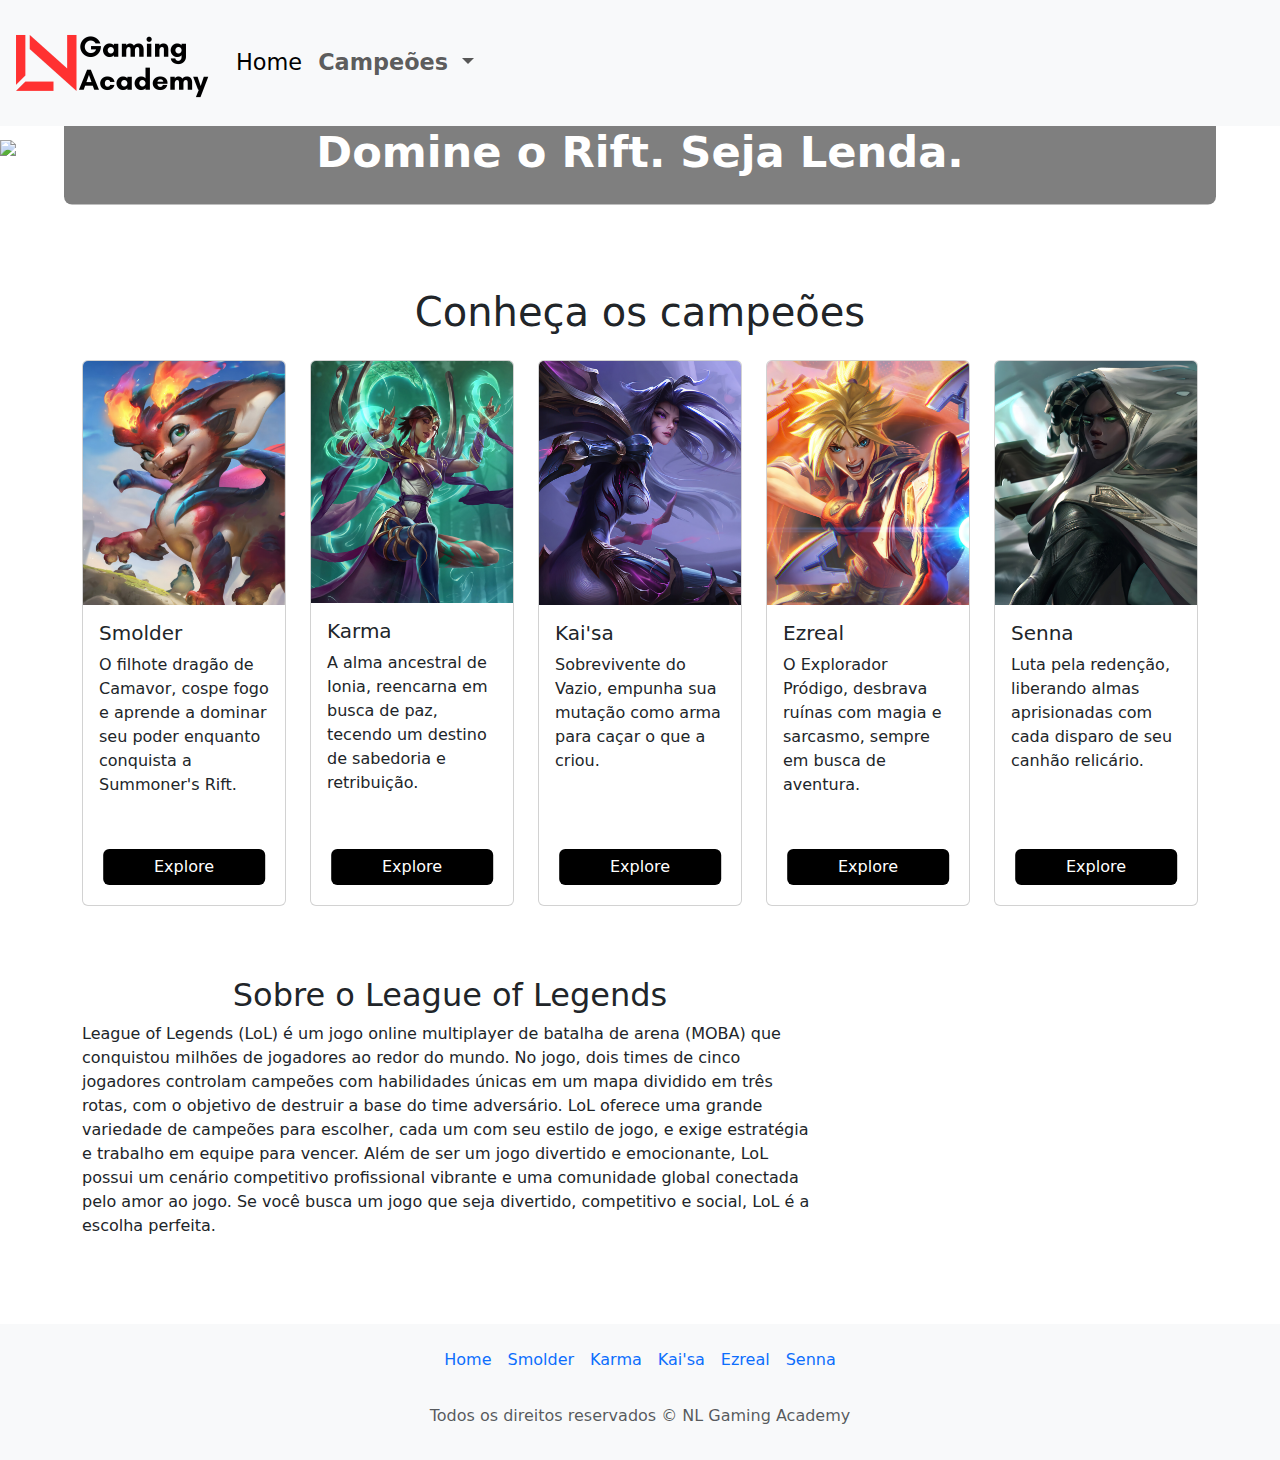
==== index.html @ 48a1349b "projeto finalizado // firulas no footer" ====
<!DOCTYPE html>
<html lang="pt">
	<head>
		<meta charset="UTF-8" />
		<meta name="viewport" content="width=device-width, initial-scale=1.0" />
		<link rel="stylesheet" href="HomeCss.css" />

		<title>NL Gaming Academy</title>
		<link
			href="https://cdn.jsdelivr.net/npm/bootstrap@5.1.3/dist/css/bootstrap.min.css"
			rel="stylesheet"
		/>
	</head>
	<body>
		<header class="navbar navbar-expand-lg navbar-light bg-light fixed-top">
			<div class="container-fluid">
				<a class="navbar-brand" href="#">
					<img
						src="imgs/logonlgaming.png"
						alt="NL Gaming Academy"
						style="max-width: 200px"
					/>
				</a>
				<button
					class="navbar-toggler"
					type="button"
					data-bs-toggle="collapse"
					data-bs-target="#navbarNavDropdown"
					aria-controls="navbarNavDropdown"
					aria-expanded="false"
					aria-label="Toggle navigation"
				>
					<span class="navbar-toggler-icon"></span>
				</button>
				<div class="collapse navbar-collapse" id="navbarNavDropdown">
					<ul class="navbar-nav me-auto mb-2 mb-lg-0">
						<li class="nav-item">
							<a class="nav-link active" href="#">Home</a>
						</li>
						<li class="nav-item dropdown">
							<a
								class="nav-link dropdown-toggle"
								href="#"
								id="navbarDropdownMenuLink"
								role="button"
								data-bs-toggle="dropdown"
								aria-expanded="false"
							>
								Campeões
							</a>
							<ul
								class="dropdown-menu"
								aria-labelledby="navbarDropdownMenuLink"
							>
								<li>
									<a class="dropdown-item" href="smolder.html">Smolder</a>
								</li>
								<li><a class="dropdown-item" href="karma.html">Karma</a></li>
								<li><a class="dropdown-item" href="kaisa.html">Kai'sa</a></li>
								<li><a class="dropdown-item" href="ezreal.html">Ezreal</a></li>
								<li><a class="dropdown-item" href="senna.html">Senna</a></li>
							</ul>
						</li>
					</ul>
				</div>
			</div>
		</header>
		<!-- Hero Banner -->
		<div class="hero-banner">
			<img src="imgs/banner.png" alt="Hero Banner" class="img-fluid" />
			<div class="banner-text">Domine o Rift. Seja Lenda.</div>
		</div>
		<main style="padding-top: 100px">
			<div class="container mt-4">
				<h1 class="text-center mb-4">Conheça os campeões</h1>
				<div class="row row-cols-1 row-cols-md-2 row-cols-lg-5 g-4">
					<div class="col">
						<div class="card h-100">
							<img
								src="./imgs/smolder.png"
								class="card-img-top"
								alt="smolder"
							/>
							<div class="card-body">
								<h5 class="card-title">Smolder</h5>
								<p class="card-text">
									O filhote dragão de Camavor, cospe fogo e aprende a dominar
									seu poder enquanto conquista a Summoner's Rift.
								</p>
								<a href="smolder.html" class="btn btn-primary">Explore</a>
							</div>
						</div>
					</div>
					<div class="col">
						<div class="card h-100">
							<img src="./imgs/karma.png" class="card-img-top" alt="karma" />
							<div class="card-body">
								<h5 class="card-title">Karma</h5>
								<p class="card-text">
									A alma ancestral de Ionia, reencarna em busca de paz, tecendo
									um destino de sabedoria e retribuição.
								</p>
								<a href="karma.html" class="btn btn-primary">Explore</a>
							</div>
						</div>
					</div>
					<div class="col">
						<div class="card h-100">
							<img src="./imgs/kaisa.png" class="card-img-top" alt="Kai'sa" />
							<div class="card-body">
								<h5 class="card-title">Kai'sa</h5>
								<p class="card-text">
									Sobrevivente do Vazio, empunha sua mutação como arma para
									caçar o que a criou.
								</p>
								<a href="kaisa.html" class="btn btn-primary">Explore</a>
							</div>
						</div>
					</div>
					<div class="col">
						<div class="card h-100">
							<img src="./imgs/ezreal.png" class="card-img-top" alt="ezreal" />
							<div class="card-body">
								<h5 class="card-title">Ezreal</h5>
								<p class="card-text">
									O Explorador Pródigo, desbrava ruínas com magia e sarcasmo,
									sempre em busca de aventura.
								</p>
								<a href="ezreal.html" class="btn btn-primary">Explore</a>
							</div>
						</div>
					</div>
					<div class="col">
						<div class="card h-100">
							<img src="./imgs/senna.png" class="card-img-top" alt="senna" />
							<div class="card-body">
								<h5 class="card-title">Senna</h5>
								<p class="card-text">
									Luta pela redenção, liberando almas aprisionadas com cada
									disparo de seu canhão relicário.
								</p>
								<a href="senna.html" class="btn btn-primary">Explore</a>
							</div>
						</div>
					</div>
				</div>
			</div>

			<section class="container my-5">
				<div class="row align-items-center">
					<div class="col-md-8">
						<h2 class="text-center">Sobre o League of Legends</h2>
						<p>
							League of Legends (LoL) é um jogo online multiplayer de batalha de
							arena (MOBA) que conquistou milhões de jogadores ao redor do
							mundo. No jogo, dois times de cinco jogadores controlam campeões
							com habilidades únicas em um mapa dividido em três rotas, com o
							objetivo de destruir a base do time adversário. LoL oferece uma
							grande variedade de campeões para escolher, cada um com seu estilo
							de jogo, e exige estratégia e trabalho em equipe para vencer. Além
							de ser um jogo divertido e emocionante, LoL possui um cenário
							competitivo profissional vibrante e uma comunidade global
							conectada pelo amor ao jogo. Se você busca um jogo que seja
							divertido, competitivo e social, LoL é a escolha perfeita.
						</p>
					</div>
					<div class="col-md-4">
						<iframe
							width="100%"
							height="315"
							src="https://www.youtube.com/embed/xYJWHE24ouY?si=N8CEKmuqiOJyA9DX"
							title="YouTube video player"
							frameborder="0"
							allow="accelerometer; autoplay; clipboard-write; encrypted-media; gyroscope; picture-in-picture"
							allowfullscreen
						></iframe>
					</div>
				</div>
			</section>
		</main>

		<footer class="text-center bg-light text-muted py-3">
			<ul class="nav justify-content-center">
				<li class="nav-item">
					<a href="index.html" class="nav-link px-2">Home</a>
				</li>
				<li class="nav-item">
					<a href="smolder.html" class="nav-link px-2">Smolder</a>
				</li>
				<li class="nav-item">
					<a href="karma.html" class="nav-link px-2">Karma</a>
				</li>
				<li class="nav-item">
					<a href="kaisa.html" class="nav-link px-2">Kai'sa</a>
				</li>
				<li class="nav-item">
					<a href="ezreal.html" class="nav-link px-2">Ezreal</a>
				</li>
				<li class="nav-item">
					<a href="senna.html" class="nav-link px-2">Senna</a>
				</li>
			</ul>
			<p class="mt-4">Todos os direitos reservados © NL Gaming Academy</p>
		</footer>

		<script src="https://cdn.jsdelivr.net/npm/bootstrap@5.1.3/dist/js/bootstrap.bundle.min.js"></script>
	</body>
</html>
<script>
	window.onload = function () {
		setTimeout(function () {
			var logo = document.querySelector(".navbar-brand img");
			if (logo) {
				logo.style.animation = "none";
			}
		}, 5000);
	};
</script>
---- HomeCss.css ----
.navbar-brand img {
	max-width: 100%;
	display: block;
	animation: blinking 1s infinite;
}

@keyframes blinking {
	0%,
	100% {
		opacity: 1;
	}
	50% {
		opacity: 0;
	}
}

body {
	padding-top: 120px;
}

.card img {
	width: 100%;
	height: auto;
}

.card:hover {
	transform: translateY(-5px);
	box-shadow: 0 4px 8px rgba(0, 0, 0, 0.1);
}

.card-body {
	position: relative;
	padding-bottom: 100px;
	min-height: 300px;
}

.card-body .btn {
	position: absolute;
	bottom: 20px;
	left: 50%;
	transform: translateX(-50%);
	width: 80%;
	background-color: #000 !important;
	color: #fff !important;
	border: none;
}

.card {
	display: flex;
	flex-direction: column;
	justify-content: space-between;
}

.footer {
	background-color: #333;
	padding: 20px 0;
	color: black;
}

.footer .nav-link,
.footer .nav-link:hover,
.footer .nav-link:focus {
	color: black !important;
	font-size: 1.2rem;
	transition: color 0.3s;
}

.footer .nav-link:hover {
	color: #555 !important;
}

.navbar-nav .nav-link,
.navbar-nav .dropdown-toggle,
.dropdown-item {
	font-size: 1.4rem;
}

.navbar-nav .dropdown-toggle {
	font-weight: bold;
}

.container-fluid {
	padding-left: 0;
}

@media (min-width: 992px) {
	.row-cols-lg-5 .col {
		flex: 0 0 20%;
		max-width: 20%;
	}
}

.hero-banner {
	position: relative;
	text-align: center;
	color: white;
	margin-top: 20px;
}

.hero-banner img {
	width: 100%;
	height: auto;
	display: block;
}

.banner-text {
	position: absolute;
	top: 50%;
	left: 50%;
	transform: translate(-50%, -50%);
	background-color: rgba(0, 0, 0, 0.5);
	padding: 20px;
	border-radius: 8px;
	font-size: 4rem;
	font-weight: bold;
	white-space: normal;
	text-align: center;
	width: 90%;
}

@media (max-width: 768px) {
	.banner-text {
		font-size: 3rem;
	}
}

@media (max-width: 480px) {
	.banner-text {
		font-size: 2rem;
	}
	body {
		padding-top: 100px;
	}
}

.banner-text {
	font-size: calc(1.5vw + 1.5rem);
}
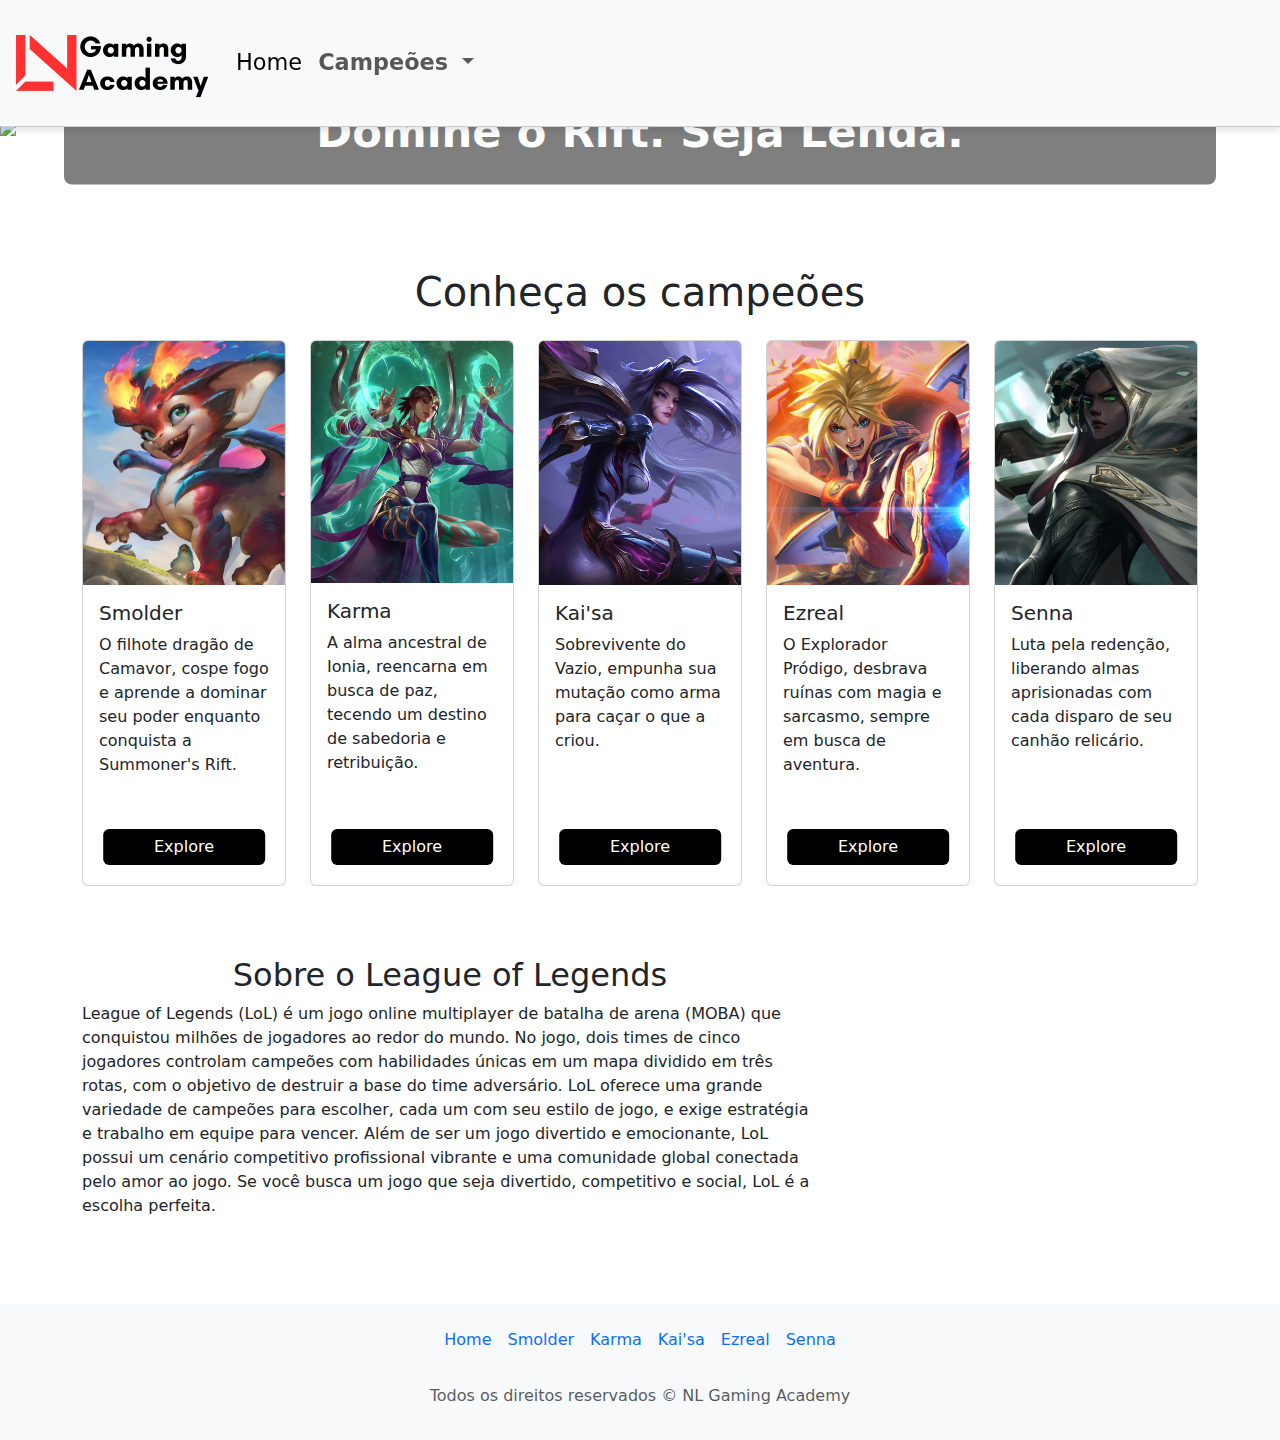
==== commit 1af24ecc: "contato e contato na navbar" ====
--- a/index.html
+++ b/index.html
@@ -1,218 +1,218 @@
 <!DOCTYPE html>
 <html lang="pt">
-	<head>
-		<meta charset="UTF-8" />
-		<meta name="viewport" content="width=device-width, initial-scale=1.0" />
-		<link rel="stylesheet" href="HomeCss.css" />
-
-		<title>NL Gaming Academy</title>
-		<link
-			href="https://cdn.jsdelivr.net/npm/bootstrap@5.1.3/dist/css/bootstrap.min.css"
-			rel="stylesheet"
-		/>
-	</head>
-	<body>
-		<header class="navbar navbar-expand-lg navbar-light bg-light fixed-top">
-			<div class="container-fluid">
-				<a class="navbar-brand" href="#">
-					<img
-						src="imgs/logonlgaming.png"
-						alt="NL Gaming Academy"
-						style="max-width: 200px"
-					/>
-				</a>
-				<button
-					class="navbar-toggler"
-					type="button"
-					data-bs-toggle="collapse"
-					data-bs-target="#navbarNavDropdown"
-					aria-controls="navbarNavDropdown"
-					aria-expanded="false"
-					aria-label="Toggle navigation"
-				>
-					<span class="navbar-toggler-icon"></span>
-				</button>
-				<div class="collapse navbar-collapse" id="navbarNavDropdown">
-					<ul class="navbar-nav me-auto mb-2 mb-lg-0">
-						<li class="nav-item">
-							<a class="nav-link active" href="#">Home</a>
-						</li>
-						<li class="nav-item dropdown">
-							<a
-								class="nav-link dropdown-toggle"
-								href="#"
-								id="navbarDropdownMenuLink"
-								role="button"
-								data-bs-toggle="dropdown"
-								aria-expanded="false"
-							>
-								Campeões
-							</a>
-							<ul
-								class="dropdown-menu"
-								aria-labelledby="navbarDropdownMenuLink"
-							>
-								<li>
-									<a class="dropdown-item" href="smolder.html">Smolder</a>
-								</li>
-								<li><a class="dropdown-item" href="karma.html">Karma</a></li>
-								<li><a class="dropdown-item" href="kaisa.html">Kai'sa</a></li>
-								<li><a class="dropdown-item" href="ezreal.html">Ezreal</a></li>
-								<li><a class="dropdown-item" href="senna.html">Senna</a></li>
-							</ul>
-						</li>
-					</ul>
-				</div>
-			</div>
-		</header>
-		<!-- Hero Banner -->
-		<div class="hero-banner">
-			<img src="imgs/banner.png" alt="Hero Banner" class="img-fluid" />
-			<div class="banner-text">Domine o Rift. Seja Lenda.</div>
-		</div>
-		<main style="padding-top: 100px">
-			<div class="container mt-4">
-				<h1 class="text-center mb-4">Conheça os campeões</h1>
-				<div class="row row-cols-1 row-cols-md-2 row-cols-lg-5 g-4">
-					<div class="col">
-						<div class="card h-100">
-							<img
-								src="./imgs/smolder.png"
-								class="card-img-top"
-								alt="smolder"
-							/>
-							<div class="card-body">
-								<h5 class="card-title">Smolder</h5>
-								<p class="card-text">
-									O filhote dragão de Camavor, cospe fogo e aprende a dominar
-									seu poder enquanto conquista a Summoner's Rift.
-								</p>
-								<a href="smolder.html" class="btn btn-primary">Explore</a>
-							</div>
-						</div>
-					</div>
-					<div class="col">
-						<div class="card h-100">
-							<img src="./imgs/karma.png" class="card-img-top" alt="karma" />
-							<div class="card-body">
-								<h5 class="card-title">Karma</h5>
-								<p class="card-text">
-									A alma ancestral de Ionia, reencarna em busca de paz, tecendo
-									um destino de sabedoria e retribuição.
-								</p>
-								<a href="karma.html" class="btn btn-primary">Explore</a>
-							</div>
-						</div>
-					</div>
-					<div class="col">
-						<div class="card h-100">
-							<img src="./imgs/kaisa.png" class="card-img-top" alt="Kai'sa" />
-							<div class="card-body">
-								<h5 class="card-title">Kai'sa</h5>
-								<p class="card-text">
-									Sobrevivente do Vazio, empunha sua mutação como arma para
-									caçar o que a criou.
-								</p>
-								<a href="kaisa.html" class="btn btn-primary">Explore</a>
-							</div>
-						</div>
-					</div>
-					<div class="col">
-						<div class="card h-100">
-							<img src="./imgs/ezreal.png" class="card-img-top" alt="ezreal" />
-							<div class="card-body">
-								<h5 class="card-title">Ezreal</h5>
-								<p class="card-text">
-									O Explorador Pródigo, desbrava ruínas com magia e sarcasmo,
-									sempre em busca de aventura.
-								</p>
-								<a href="ezreal.html" class="btn btn-primary">Explore</a>
-							</div>
-						</div>
-					</div>
-					<div class="col">
-						<div class="card h-100">
-							<img src="./imgs/senna.png" class="card-img-top" alt="senna" />
-							<div class="card-body">
-								<h5 class="card-title">Senna</h5>
-								<p class="card-text">
-									Luta pela redenção, liberando almas aprisionadas com cada
-									disparo de seu canhão relicário.
-								</p>
-								<a href="senna.html" class="btn btn-primary">Explore</a>
-							</div>
-						</div>
-					</div>
-				</div>
-			</div>
-
-			<section class="container my-5">
-				<div class="row align-items-center">
-					<div class="col-md-8">
-						<h2 class="text-center">Sobre o League of Legends</h2>
-						<p>
-							League of Legends (LoL) é um jogo online multiplayer de batalha de
-							arena (MOBA) que conquistou milhões de jogadores ao redor do
-							mundo. No jogo, dois times de cinco jogadores controlam campeões
-							com habilidades únicas em um mapa dividido em três rotas, com o
-							objetivo de destruir a base do time adversário. LoL oferece uma
-							grande variedade de campeões para escolher, cada um com seu estilo
-							de jogo, e exige estratégia e trabalho em equipe para vencer. Além
-							de ser um jogo divertido e emocionante, LoL possui um cenário
-							competitivo profissional vibrante e uma comunidade global
-							conectada pelo amor ao jogo. Se você busca um jogo que seja
-							divertido, competitivo e social, LoL é a escolha perfeita.
-						</p>
-					</div>
-					<div class="col-md-4">
-						<iframe
-							width="100%"
-							height="315"
-							src="https://www.youtube.com/embed/xYJWHE24ouY?si=N8CEKmuqiOJyA9DX"
-							title="YouTube video player"
-							frameborder="0"
-							allow="accelerometer; autoplay; clipboard-write; encrypted-media; gyroscope; picture-in-picture"
-							allowfullscreen
-						></iframe>
-					</div>
-				</div>
-			</section>
-		</main>
-
-		<footer class="text-center bg-light text-muted py-3">
-			<ul class="nav justify-content-center">
-				<li class="nav-item">
-					<a href="index.html" class="nav-link px-2">Home</a>
-				</li>
-				<li class="nav-item">
-					<a href="smolder.html" class="nav-link px-2">Smolder</a>
-				</li>
-				<li class="nav-item">
-					<a href="karma.html" class="nav-link px-2">Karma</a>
-				</li>
-				<li class="nav-item">
-					<a href="kaisa.html" class="nav-link px-2">Kai'sa</a>
-				</li>
-				<li class="nav-item">
-					<a href="ezreal.html" class="nav-link px-2">Ezreal</a>
-				</li>
-				<li class="nav-item">
-					<a href="senna.html" class="nav-link px-2">Senna</a>
-				</li>
-			</ul>
-			<p class="mt-4">Todos os direitos reservados © NL Gaming Academy</p>
-		</footer>
-
-		<script src="https://cdn.jsdelivr.net/npm/bootstrap@5.1.3/dist/js/bootstrap.bundle.min.js"></script>
-	</body>
+  <head>
+    <meta charset="UTF-8" />
+    <meta name="viewport" content="width=device-width, initial-scale=1.0" />
+    <link rel="stylesheet" href="HomeCss.css" />
+
+    <title>NL Gaming Academy</title>
+    <link
+      href="https://cdn.jsdelivr.net/npm/bootstrap@5.1.3/dist/css/bootstrap.min.css"
+      rel="stylesheet"
+    />
+  </head>
+  <body>
+    <header class="navbar navbar-expand-lg navbar-light bg-light fixed-top">
+      <div class="container-fluid">
+        <a class="navbar-brand" href="#">
+          <img
+            src="imgs/logonlgaming.png"
+            alt="NL Gaming Academy"
+            style="max-width: 200px"
+          />
+        </a>
+        <button
+          class="navbar-toggler"
+          type="button"
+          data-bs-toggle="collapse"
+          data-bs-target="#navbarNavDropdown"
+          aria-controls="navbarNavDropdown"
+          aria-expanded="false"
+          aria-label="Toggle navigation"
+        >
+          <span class="navbar-toggler-icon"></span>
+        </button>
+        <div class="collapse navbar-collapse" id="navbarNavDropdown">
+          <ul class="navbar-nav me-auto mb-2 mb-lg-0">
+            <li class="nav-item">
+              <a class="nav-link active" href="#">Home</a>
+            </li>
+            <li class="nav-item dropdown">
+              <a
+                class="nav-link dropdown-toggle"
+                href="#"
+                id="navbarDropdownMenuLink"
+                role="button"
+                data-bs-toggle="dropdown"
+                aria-expanded="false"
+              >
+                Campeões
+              </a>
+              <ul
+                class="dropdown-menu"
+                aria-labelledby="navbarDropdownMenuLink"
+              >
+                <li>
+                  <a class="dropdown-item" href="smolder.html">Smolder</a>
+                </li>
+                <li><a class="dropdown-item" href="karma.html">Karma</a></li>
+                <li><a class="dropdown-item" href="kaisa.html">Kai'sa</a></li>
+                <li><a class="dropdown-item" href="ezreal.html">Ezreal</a></li>
+                <li><a class="dropdown-item" href="senna.html">Senna</a></li>
+              </ul>
+            </li>
+          </ul>
+        </div>
+      </div>
+    </header>
+    <!-- Hero Banner -->
+    <div class="hero-banner">
+      <img src="imgs/banner.png" alt="Hero Banner" class="img-fluid" />
+      <div class="banner-text">Domine o Rift. Seja Lenda.</div>
+    </div>
+    <main style="padding-top: 100px">
+      <div class="container mt-4">
+        <h1 class="text-center mb-4">Conheça os campeões</h1>
+        <div class="row row-cols-1 row-cols-md-2 row-cols-lg-5 g-4">
+          <div class="col">
+            <div class="card h-100">
+              <img
+                src="./imgs/smolder.png"
+                class="card-img-top"
+                alt="smolder"
+              />
+              <div class="card-body">
+                <h5 class="card-title">Smolder</h5>
+                <p class="card-text">
+                  O filhote dragão de Camavor, cospe fogo e aprende a dominar
+                  seu poder enquanto conquista a Summoner's Rift.
+                </p>
+                <a href="smolder.html" class="btn btn-primary">Explore</a>
+              </div>
+            </div>
+          </div>
+          <div class="col">
+            <div class="card h-100">
+              <img src="./imgs/karma.png" class="card-img-top" alt="karma" />
+              <div class="card-body">
+                <h5 class="card-title">Karma</h5>
+                <p class="card-text">
+                  A alma ancestral de Ionia, reencarna em busca de paz, tecendo
+                  um destino de sabedoria e retribuição.
+                </p>
+                <a href="karma.html" class="btn btn-primary">Explore</a>
+              </div>
+            </div>
+          </div>
+          <div class="col">
+            <div class="card h-100">
+              <img src="./imgs/kaisa.png" class="card-img-top" alt="Kai'sa" />
+              <div class="card-body">
+                <h5 class="card-title">Kai'sa</h5>
+                <p class="card-text">
+                  Sobrevivente do Vazio, empunha sua mutação como arma para
+                  caçar o que a criou.
+                </p>
+                <a href="kaisa.html" class="btn btn-primary">Explore</a>
+              </div>
+            </div>
+          </div>
+          <div class="col">
+            <div class="card h-100">
+              <img src="./imgs/ezreal.png" class="card-img-top" alt="ezreal" />
+              <div class="card-body">
+                <h5 class="card-title">Ezreal</h5>
+                <p class="card-text">
+                  O Explorador Pródigo, desbrava ruínas com magia e sarcasmo,
+                  sempre em busca de aventura.
+                </p>
+                <a href="ezreal.html" class="btn btn-primary">Explore</a>
+              </div>
+            </div>
+          </div>
+          <div class="col">
+            <div class="card h-100">
+              <img src="./imgs/senna.png" class="card-img-top" alt="senna" />
+              <div class="card-body">
+                <h5 class="card-title">Senna</h5>
+                <p class="card-text">
+                  Luta pela redenção, liberando almas aprisionadas com cada
+                  disparo de seu canhão relicário.
+                </p>
+                <a href="senna.html" class="btn btn-primary">Explore</a>
+              </div>
+            </div>
+          </div>
+        </div>
+      </div>
+
+      <section class="container my-5">
+        <div class="row align-items-center">
+          <div class="col-md-8">
+            <h2 class="text-center">Sobre o League of Legends</h2>
+            <p>
+              League of Legends (LoL) é um jogo online multiplayer de batalha de
+              arena (MOBA) que conquistou milhões de jogadores ao redor do
+              mundo. No jogo, dois times de cinco jogadores controlam campeões
+              com habilidades únicas em um mapa dividido em três rotas, com o
+              objetivo de destruir a base do time adversário. LoL oferece uma
+              grande variedade de campeões para escolher, cada um com seu estilo
+              de jogo, e exige estratégia e trabalho em equipe para vencer. Além
+              de ser um jogo divertido e emocionante, LoL possui um cenário
+              competitivo profissional vibrante e uma comunidade global
+              conectada pelo amor ao jogo. Se você busca um jogo que seja
+              divertido, competitivo e social, LoL é a escolha perfeita.
+            </p>
+          </div>
+          <div class="col-md-4">
+            <iframe
+              width="100%"
+              height="315"
+              src="https://www.youtube.com/embed/xYJWHE24ouY?si=N8CEKmuqiOJyA9DX"
+              title="YouTube video player"
+              frameborder="0"
+              allow="accelerometer; autoplay; clipboard-write; encrypted-media; gyroscope; picture-in-picture"
+              allowfullscreen
+            ></iframe>
+          </div>
+        </div>
+      </section>
+    </main>
+
+    <footer class="text-center bg-light text-muted py-3">
+      <ul class="nav justify-content-center">
+        <li class="nav-item">
+          <a href="index.html" class="nav-link px-2">Home</a>
+        </li>
+        <li class="nav-item">
+          <a href="smolder.html" class="nav-link px-2">Smolder</a>
+        </li>
+        <li class="nav-item">
+          <a href="karma.html" class="nav-link px-2">Karma</a>
+        </li>
+        <li class="nav-item">
+          <a href="kaisa.html" class="nav-link px-2">Kai'sa</a>
+        </li>
+        <li class="nav-item">
+          <a href="ezreal.html" class="nav-link px-2">Ezreal</a>
+        </li>
+        <li class="nav-item">
+          <a href="senna.html" class="nav-link px-2">Senna</a>
+        </li>
+      </ul>
+      <p class="mt-4">Todos os direitos reservados © NL Gaming Academy</p>
+    </footer>
+
+    <script src="https://cdn.jsdelivr.net/npm/bootstrap@5.1.3/dist/js/bootstrap.bundle.min.js"></script>
+  </body>
 </html>
 <script>
-	window.onload = function () {
-		setTimeout(function () {
-			var logo = document.querySelector(".navbar-brand img");
-			if (logo) {
-				logo.style.animation = "none";
-			}
-		}, 5000);
-	};
+  window.onload = function () {
+    setTimeout(function () {
+      var logo = document.querySelector(".navbar-brand img");
+      if (logo) {
+        logo.style.animation = "none";
+      }
+    }, 5000);
+  };
 </script>
--- a/HomeCss.css
+++ b/HomeCss.css
@@ -1,3 +1,16 @@
+.navbar {
+	border-bottom: 1px solid #ccc !important;
+	box-shadow: 0 4px 6px rgba(0, 0, 0, 0.1) !important;
+}
+
+/* Essa parte foi pra forçar a exibição no mobile, estava quebrando */
+@media (max-width: 768px) {
+	.navbar {
+		border-bottom: 1px solid #ccc !important;
+		box-shadow: 0 4px 6px rgba(0, 0, 0, 0.1) !important;
+	}
+}
+
 .navbar-brand img {
 	max-width: 100%;
 	display: block;
@@ -94,7 +107,7 @@
 	position: relative;
 	text-align: center;
 	color: white;
-	margin-top: 20px;
+	margin-top: 0px;
 }
 
 .hero-banner img {
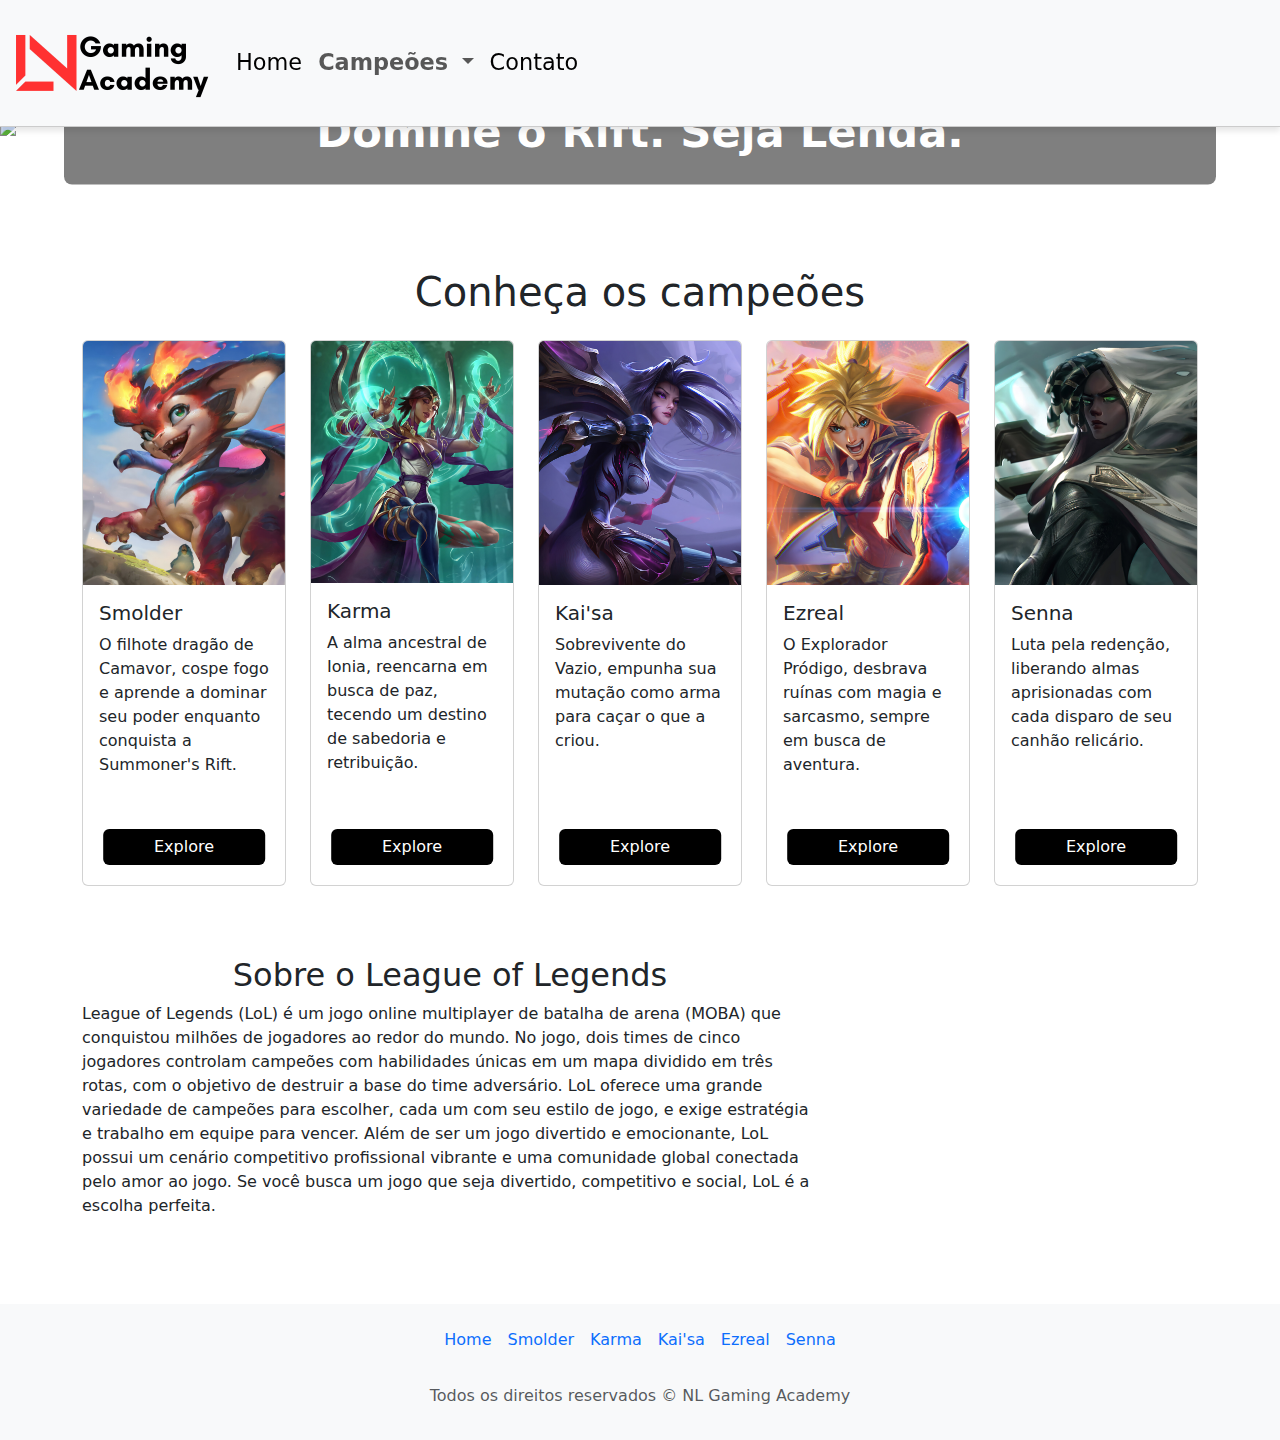
==== commit 189d408e: "contato e contato na navbar" ====
--- a/index.html
+++ b/index.html
@@ -61,6 +61,9 @@
                 <li><a class="dropdown-item" href="senna.html">Senna</a></li>
               </ul>
             </li>
+            <li class="nav-item">
+              <a class="nav-link active" href="contato.html">Contato</a>
+            </li>
           </ul>
         </div>
       </div>
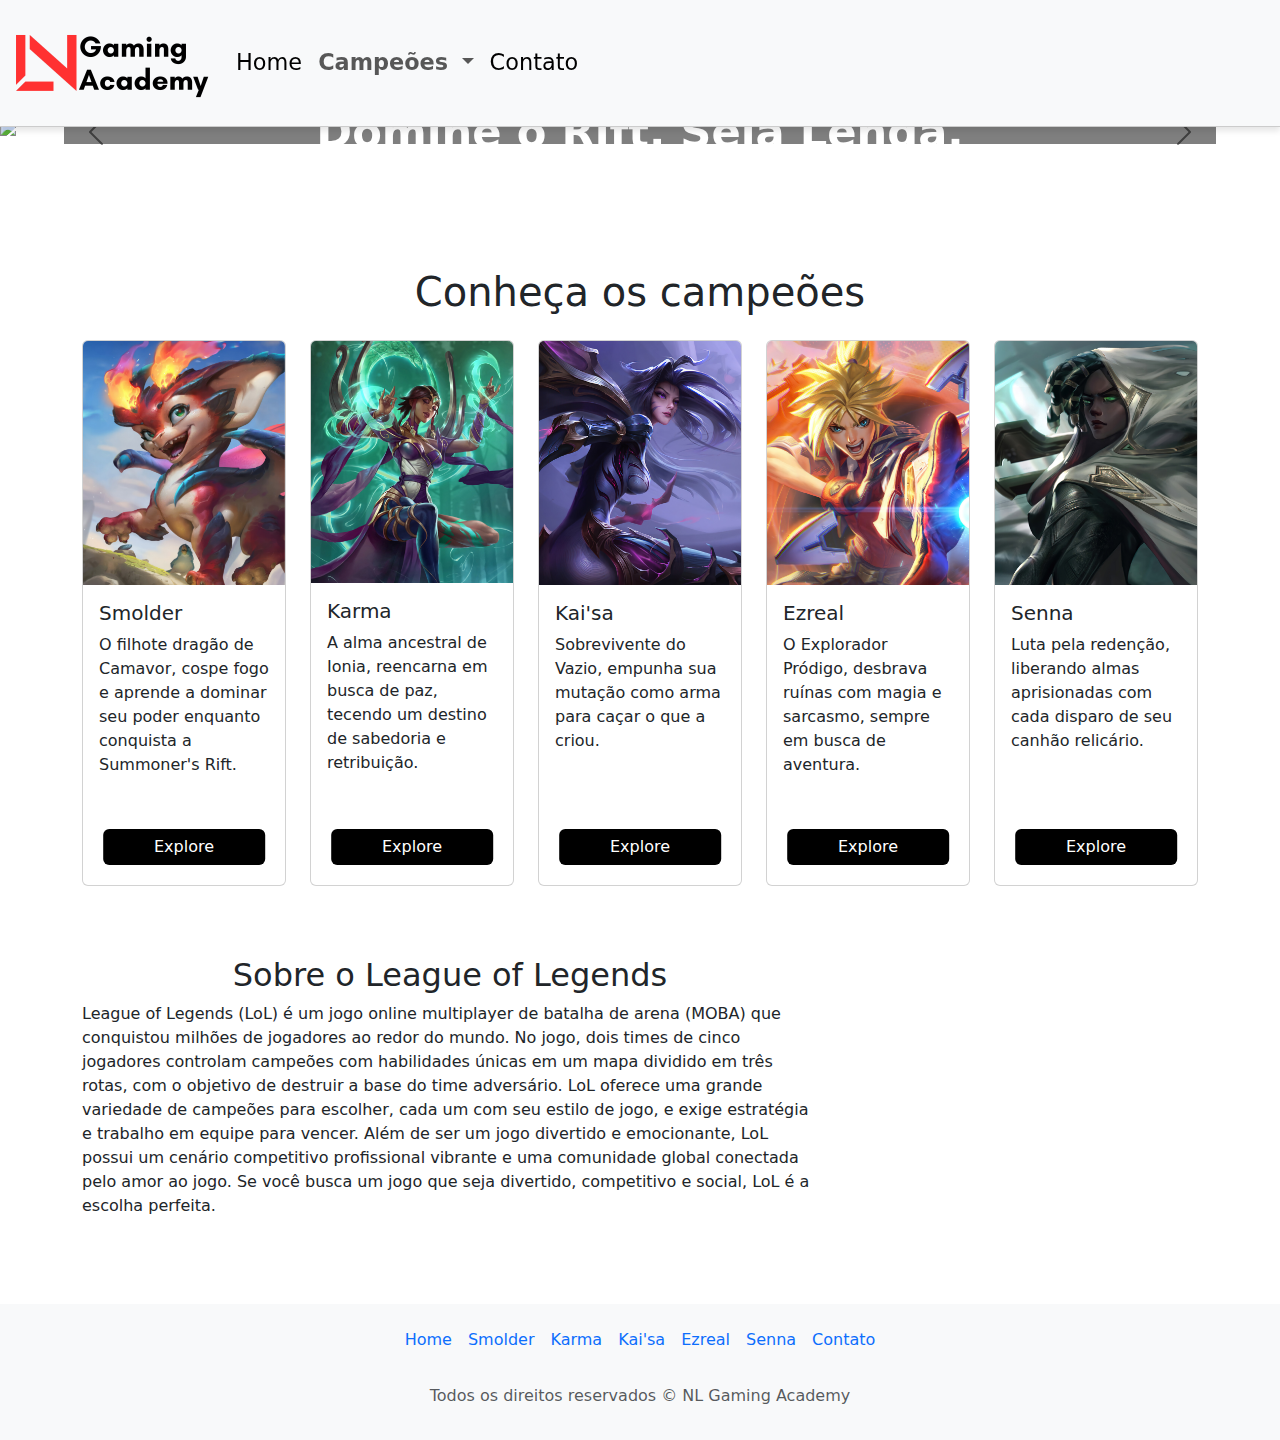
==== commit 3689764e: "carrossel no banner" ====
--- a/index.html
+++ b/index.html
@@ -68,11 +68,72 @@
         </div>
       </div>
     </header>
-    <!-- Hero Banner -->
-    <div class="hero-banner">
-      <img src="imgs/banner.png" alt="Hero Banner" class="img-fluid" />
-      <div class="banner-text">Domine o Rift. Seja Lenda.</div>
+    <!-- Hero Banner Carousel -->
+    <div
+      id="heroCarousel"
+      class="carousel slide hero-banner"
+      data-bs-ride="carousel"
+    >
+      <!-- Indicators/dots -->
+      <div class="carousel-indicators">
+        <button
+          type="button"
+          data-bs-target="#heroCarousel"
+          data-bs-slide-to="0"
+          class="active"
+          aria-current="true"
+          aria-label="Slide 1"
+        ></button>
+        <button
+          type="button"
+          data-bs-target="#heroCarousel"
+          data-bs-slide-to="1"
+          aria-label="Slide 2"
+        ></button>
+        <button
+          type="button"
+          data-bs-target="#heroCarousel"
+          data-bs-slide-to="2"
+          aria-label="Slide 3"
+        ></button>
+      </div>
+
+      <!-- The slideshow/carousel -->
+      <div class="carousel-inner">
+        <div class="carousel-item active">
+          <img src="imgs/banner.png" alt="Hero Banner 1" class="img-fluid" />
+          <div class="banner-text">Domine o Rift. Seja Lenda.</div>
+        </div>
+        <div class="carousel-item">
+          <img src="imgs/banner.png" alt="Hero Banner 2" class="img-fluid" />
+          <div class="banner-text">Explore Novos Desafios.</div>
+        </div>
+        <div class="carousel-item">
+          <img src="imgs/banner.png" alt="Hero Banner 3" class="img-fluid" />
+          <div class="banner-text">Conquiste Seus Inimigos.</div>
+        </div>
+      </div>
+
+      <!-- Left and right controls/icons -->
+      <button
+        class="carousel-control-prev"
+        type="button"
+        data-bs-target="#heroCarousel"
+        data-bs-slide="prev"
+      >
+        <span class="carousel-control-prev-icon" aria-hidden="true"></span>
+        <span class="visually-hidden">Previous</span>
+      </button>
+      <button
+        class="carousel-control-next"
+        type="button"
+        data-bs-target="#heroCarousel"
+        data-bs-slide="next"
+      >
+        <span class="carousel-control-next-icon" aria-hidden="true"></span>
+      </button>
     </div>
+    <!-- Fim do Hero Banner -->
     <main style="padding-top: 100px">
       <div class="container mt-4">
         <h1 class="text-center mb-4">Conheça os campeões</h1>
@@ -202,6 +263,9 @@
         <li class="nav-item">
           <a href="senna.html" class="nav-link px-2">Senna</a>
         </li>
+        <li class="nav-item">
+          <a href="contato.html" class="nav-link px-2">Contato</a>
+        </li>
       </ul>
       <p class="mt-4">Todos os direitos reservados © NL Gaming Academy</p>
     </footer>
--- a/HomeCss.css
+++ b/HomeCss.css
@@ -1,151 +1,222 @@
 .navbar {
-	border-bottom: 1px solid #ccc !important;
-	box-shadow: 0 4px 6px rgba(0, 0, 0, 0.1) !important;
+  border-bottom: 1px solid #ccc !important;
+  box-shadow: 0 4px 6px rgba(0, 0, 0, 0.1) !important;
 }
 
 /* Essa parte foi pra forçar a exibição no mobile, estava quebrando */
 @media (max-width: 768px) {
-	.navbar {
-		border-bottom: 1px solid #ccc !important;
-		box-shadow: 0 4px 6px rgba(0, 0, 0, 0.1) !important;
-	}
+  .navbar {
+    border-bottom: 1px solid #ccc !important;
+    box-shadow: 0 4px 6px rgba(0, 0, 0, 0.1) !important;
+  }
 }
 
 .navbar-brand img {
-	max-width: 100%;
-	display: block;
-	animation: blinking 1s infinite;
+  max-width: 100%;
+  display: block;
+  animation: blinking 1s infinite;
 }
 
 @keyframes blinking {
-	0%,
-	100% {
-		opacity: 1;
-	}
-	50% {
-		opacity: 0;
-	}
+  0%,
+  100% {
+    opacity: 1;
+  }
+  50% {
+    opacity: 0;
+  }
 }
 
 body {
-	padding-top: 120px;
+  padding-top: 120px;
 }
 
 .card img {
-	width: 100%;
-	height: auto;
+  width: 100%;
+  height: auto;
 }
 
 .card:hover {
-	transform: translateY(-5px);
-	box-shadow: 0 4px 8px rgba(0, 0, 0, 0.1);
+  transform: translateY(-5px);
+  box-shadow: 0 4px 8px rgba(0, 0, 0, 0.1);
 }
 
 .card-body {
-	position: relative;
-	padding-bottom: 100px;
-	min-height: 300px;
+  position: relative;
+  padding-bottom: 100px;
+  min-height: 300px;
 }
 
 .card-body .btn {
-	position: absolute;
-	bottom: 20px;
-	left: 50%;
-	transform: translateX(-50%);
-	width: 80%;
-	background-color: #000 !important;
-	color: #fff !important;
-	border: none;
+  position: absolute;
+  bottom: 20px;
+  left: 50%;
+  transform: translateX(-50%);
+  width: 80%;
+  background-color: #000 !important;
+  color: #fff !important;
+  border: none;
 }
 
 .card {
-	display: flex;
-	flex-direction: column;
-	justify-content: space-between;
+  display: flex;
+  flex-direction: column;
+  justify-content: space-between;
 }
 
 .footer {
-	background-color: #333;
-	padding: 20px 0;
-	color: black;
+  background-color: #333;
+  padding: 20px 0;
+  color: black;
 }
 
 .footer .nav-link,
 .footer .nav-link:hover,
 .footer .nav-link:focus {
-	color: black !important;
-	font-size: 1.2rem;
-	transition: color 0.3s;
+  color: black !important;
+  font-size: 1.2rem;
+  transition: color 0.3s;
 }
 
 .footer .nav-link:hover {
-	color: #555 !important;
+  color: #555 !important;
 }
 
 .navbar-nav .nav-link,
 .navbar-nav .dropdown-toggle,
 .dropdown-item {
-	font-size: 1.4rem;
+  font-size: 1.4rem;
 }
 
 .navbar-nav .dropdown-toggle {
-	font-weight: bold;
+  font-weight: bold;
 }
 
 .container-fluid {
-	padding-left: 0;
+  padding-left: 0;
 }
 
 @media (min-width: 992px) {
-	.row-cols-lg-5 .col {
-		flex: 0 0 20%;
-		max-width: 20%;
-	}
+  .row-cols-lg-5 .col {
+    flex: 0 0 20%;
+    max-width: 20%;
+  }
 }
 
 .hero-banner {
-	position: relative;
-	text-align: center;
-	color: white;
-	margin-top: 0px;
+  position: relative;
+  text-align: center;
+  color: white;
+  margin-top: 0px;
 }
 
 .hero-banner img {
-	width: 100%;
-	height: auto;
-	display: block;
+  width: 100%;
+  height: auto;
+  display: block;
 }
 
 .banner-text {
-	position: absolute;
-	top: 50%;
-	left: 50%;
-	transform: translate(-50%, -50%);
-	background-color: rgba(0, 0, 0, 0.5);
-	padding: 20px;
-	border-radius: 8px;
-	font-size: 4rem;
-	font-weight: bold;
-	white-space: normal;
-	text-align: center;
-	width: 90%;
+  position: absolute;
+  top: 50%;
+  left: 50%;
+  transform: translate(-50%, -50%);
+  background-color: rgba(0, 0, 0, 0.5);
+  padding: 20px;
+  border-radius: 8px;
+  font-size: 8rem;
+  font-weight: bold;
+  white-space: normal;
+  text-align: center;
+  width: 90%;
 }
 
 @media (max-width: 768px) {
-	.banner-text {
-		font-size: 3rem;
-	}
+  .banner-text {
+    font-size: 3rem;
+  }
 }
 
 @media (max-width: 480px) {
-	.banner-text {
-		font-size: 2rem;
-	}
-	body {
-		padding-top: 100px;
-	}
+  .banner-text {
+    font-size: 2rem;
+  }
+  body {
+    padding-top: 100px;
+  }
 }
 
 .banner-text {
-	font-size: calc(1.5vw + 1.5rem);
-}
+  font-size: calc(1.5vw + 1.5rem);
+}
+.d-flex {
+  align-items: center;
+}
+.custom-breadcrumb {
+  margin-top: -5%;
+}
+
+.carousel-caption {
+  position: absolute;
+  top: 50%;
+  left: 50%;
+  transform: translate(-50%, -50%);
+  z-index: 10;
+  color: #fff;
+  text-align: center;
+  background-color: rgba(0, 0, 0, 0.7);
+  border-radius: 8px;
+  padding: 10px 20px;
+}
+
+.carousel-caption h5 {
+  font-size: 2.5rem;
+  font-weight: bold;
+}
+
+.carousel-control-prev-icon,
+.carousel-control-next-icon {
+  background-image: url("path_to_your_enhanced_icon.svg");
+}
+
+.carousel-control-prev,
+.carousel-control-next {
+  color: #fff;
+  text-shadow: 0 0 10px rgba(0, 0, 0, 0.7);
+}
+
+.carousel-control-prev-icon {
+  filter: invert(100%);
+}
+
+.carousel-control-next-icon {
+  filter: invert(100%);
+}
+
+.carousel-control-next span.visually-hidden {
+  display: none;
+}
+
+.carousel-control-prev span.visually-hidden {
+  display: none;
+}
+.carousel-control-prev,
+.carousel-control-next {
+  color: #fff;
+  text-shadow: 0 0 10px rgba(0, 0, 0, 0.7);
+}
+
+.carousel-control-prev-icon,
+.carousel-control-next-icon {
+  background-image: url("path_to_your_enhanced_icon.svg");
+}
+
+.carousel-control-prev-icon,
+.carousel-control-next-icon {
+  filter: invert(100%);
+}
+
+.carousel .carousel-control-next .visually-hidden,
+.carousel .carousel-control-prev .visually-hidden {
+  display: none;
+}
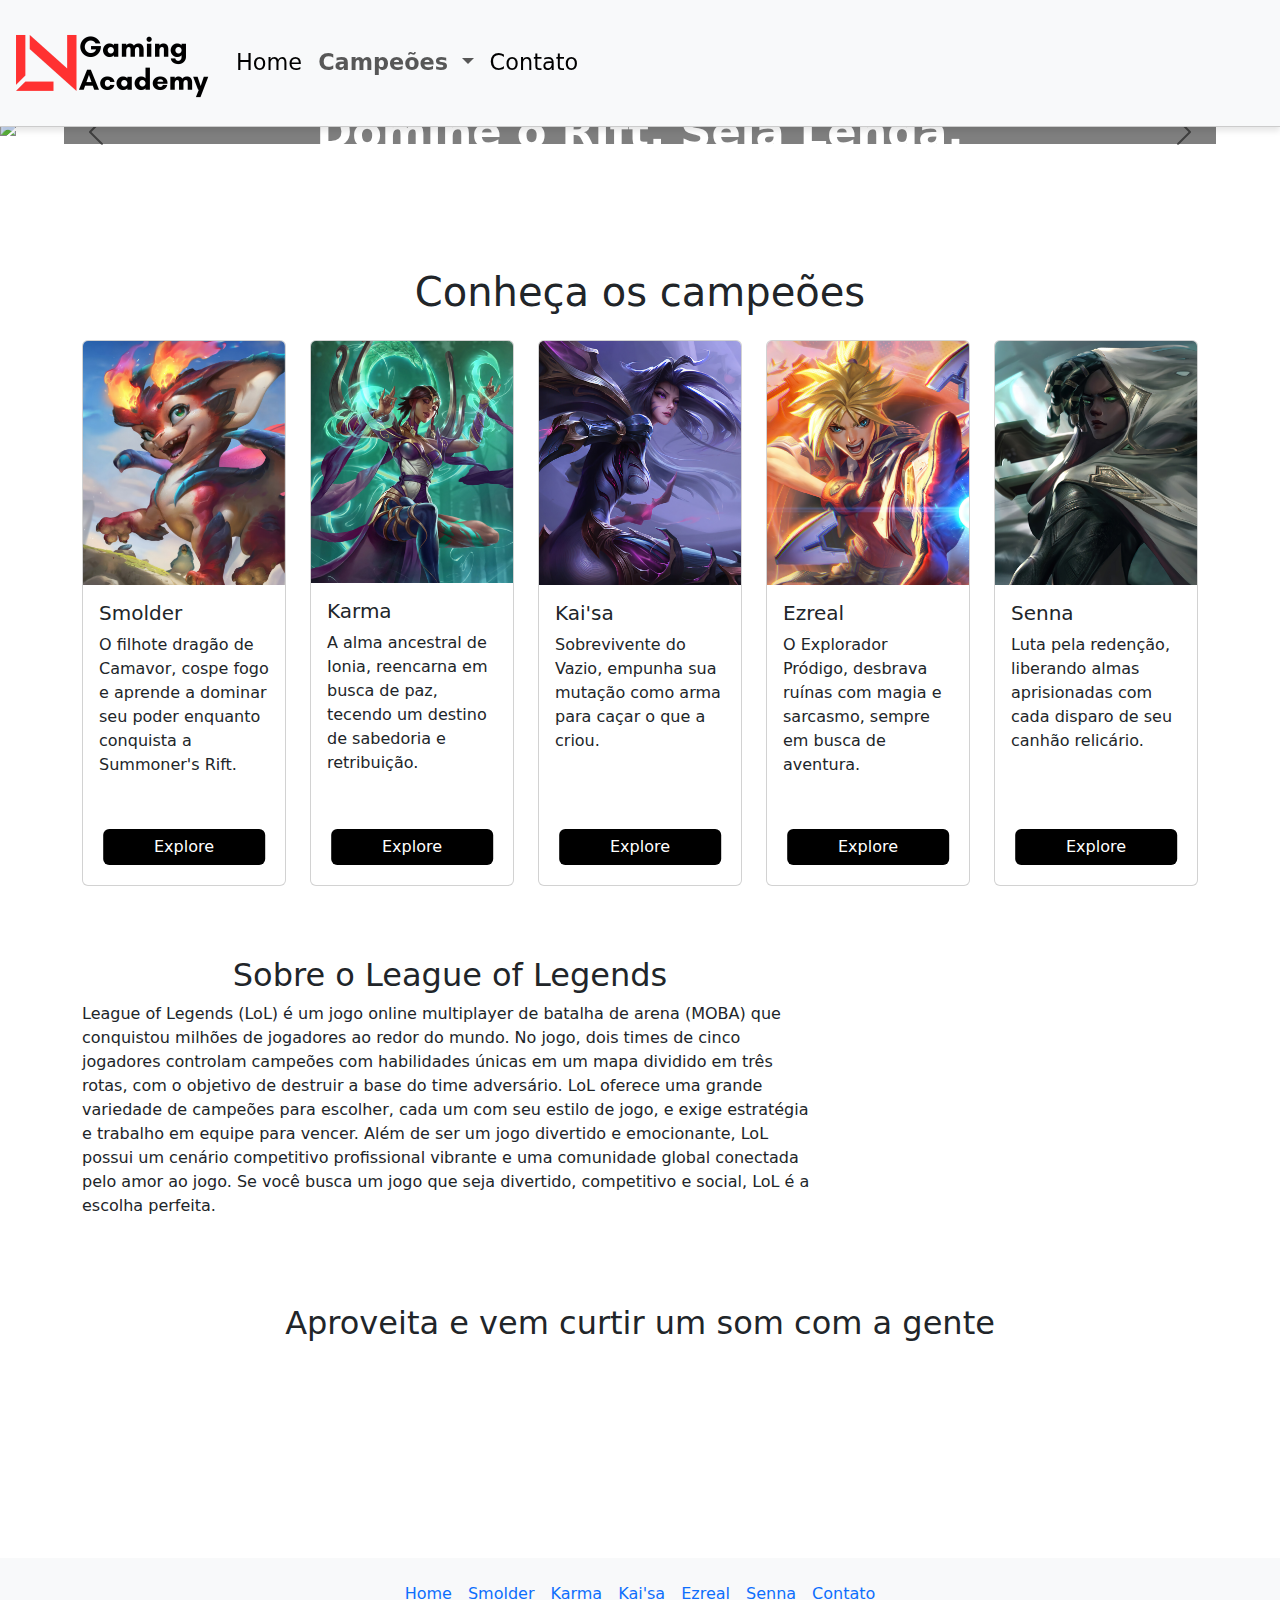
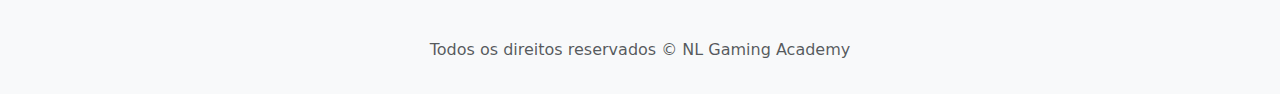
==== commit 59350a4f: "playlist spotify na home" ====
--- a/index.html
+++ b/index.html
@@ -241,6 +241,25 @@
           </div>
         </div>
       </section>
+      <section class="container my-5">
+        <div class="row justify-content-center">
+          <div class="col-md-10 text-center">
+            <h2>Aproveita e vem curtir um som com a gente</h2>
+          </div>
+          <div class="col-md-10">
+            <iframe
+              style="border-radius: 12px"
+              src="https://open.spotify.com/embed/playlist/37i9dQZF1DZ06evO2pb4Ji?utm_source=generator&theme=0"
+              width="100%"
+              height="152"
+              frameborder="0"
+              allowfullscreen=""
+              allow="autoplay; clipboard-write; encrypted-media; fullscreen; picture-in-picture"
+              loading="lazy"
+            ></iframe>
+          </div>
+        </div>
+      </section>
     </main>
 
     <footer class="text-center bg-light text-muted py-3">
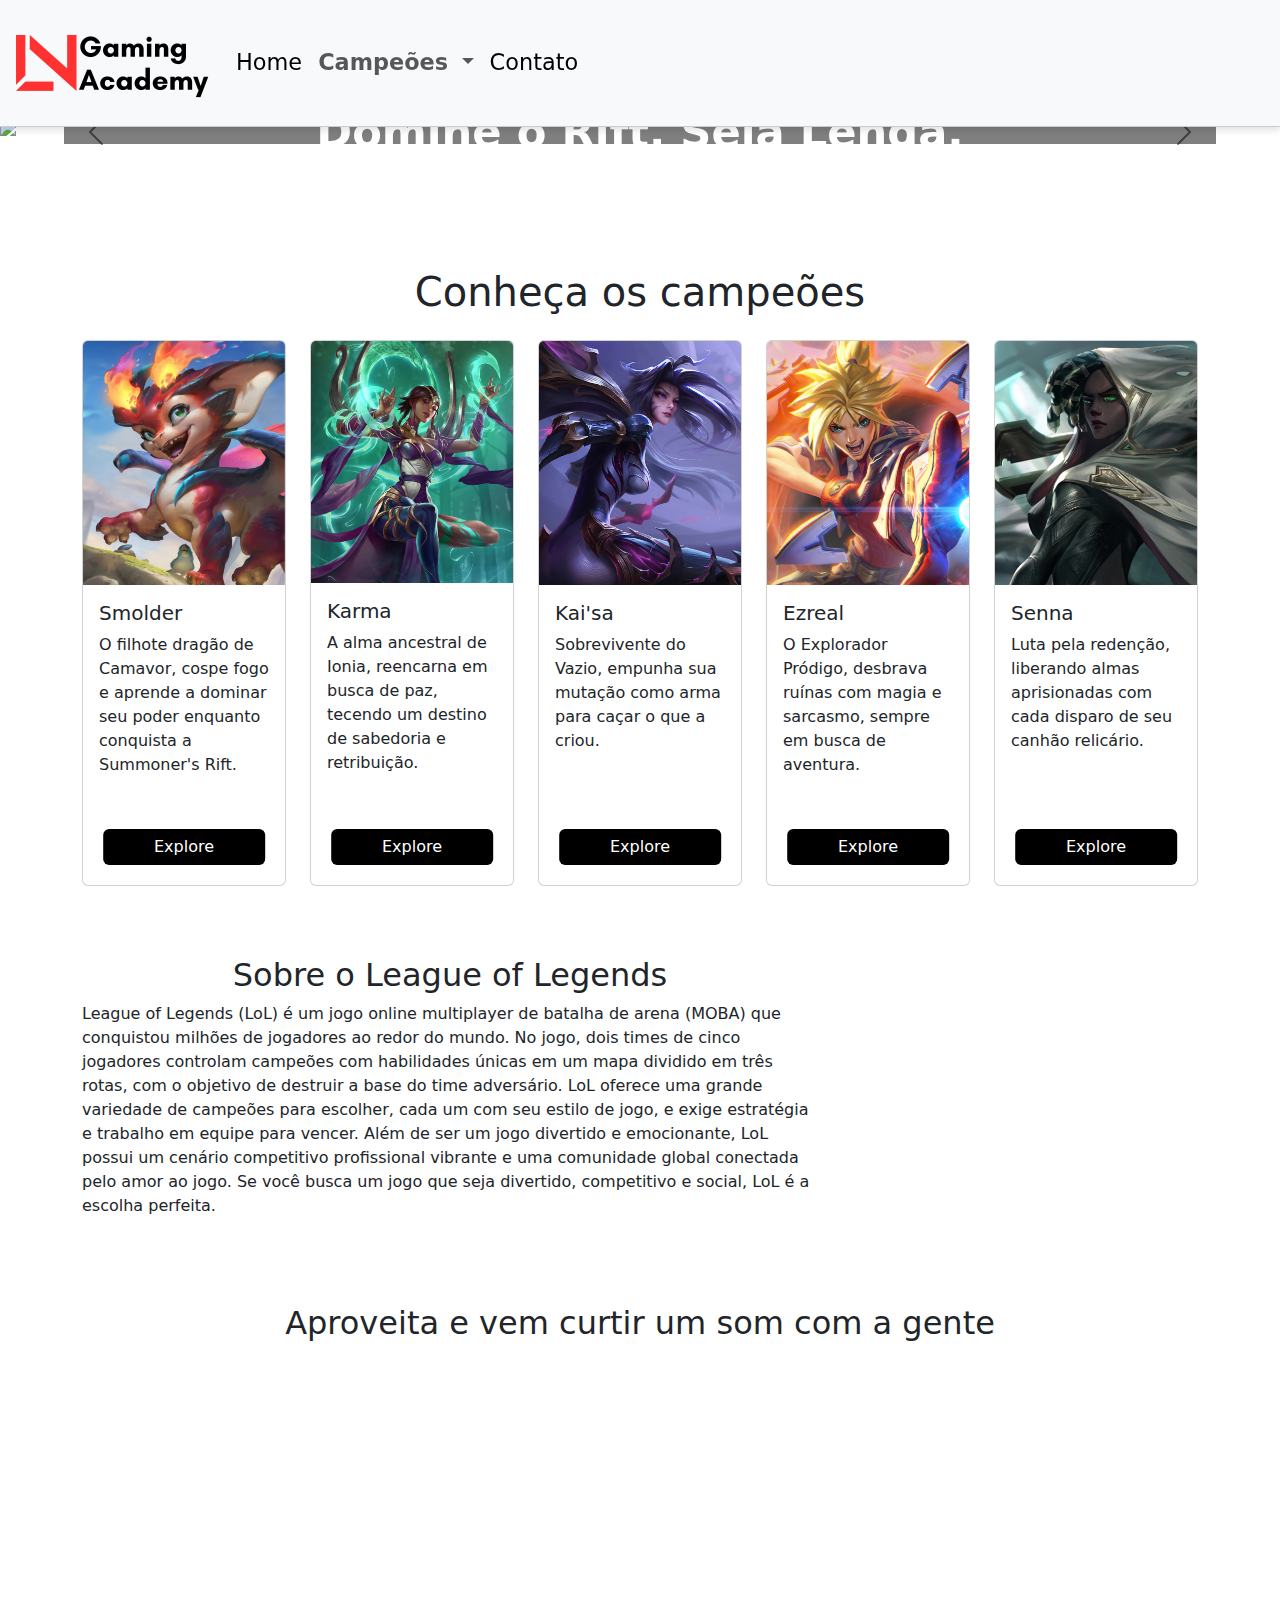
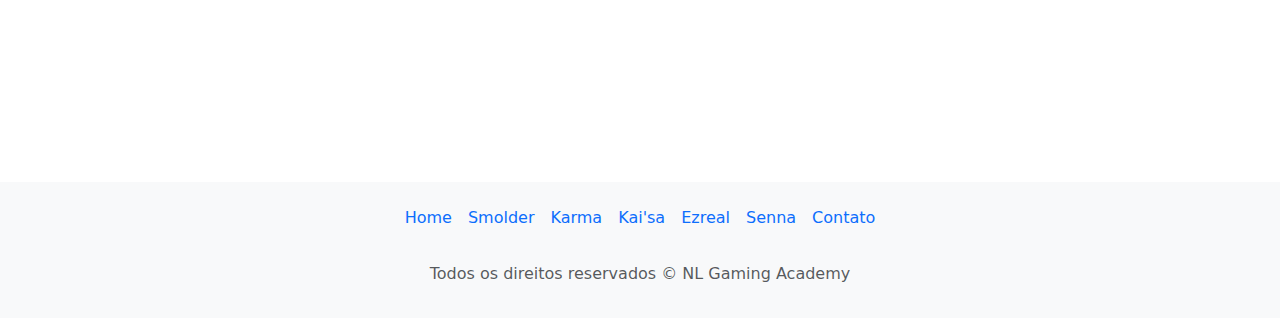
==== commit afe19706: "playlist na home uaheuaeuaeuahe" ====
--- a/index.html
+++ b/index.html
@@ -243,7 +243,7 @@
       </section>
       <section class="container my-5">
         <div class="row justify-content-center">
-          <div class="col-md-10 text-center">
+          <div class="col-md-10 text-center mb-4">
             <h2>Aproveita e vem curtir um som com a gente</h2>
           </div>
           <div class="col-md-10">
@@ -251,7 +251,7 @@
               style="border-radius: 12px"
               src="https://open.spotify.com/embed/playlist/37i9dQZF1DZ06evO2pb4Ji?utm_source=generator&theme=0"
               width="100%"
-              height="152"
+              height="352"
               frameborder="0"
               allowfullscreen=""
               allow="autoplay; clipboard-write; encrypted-media; fullscreen; picture-in-picture"
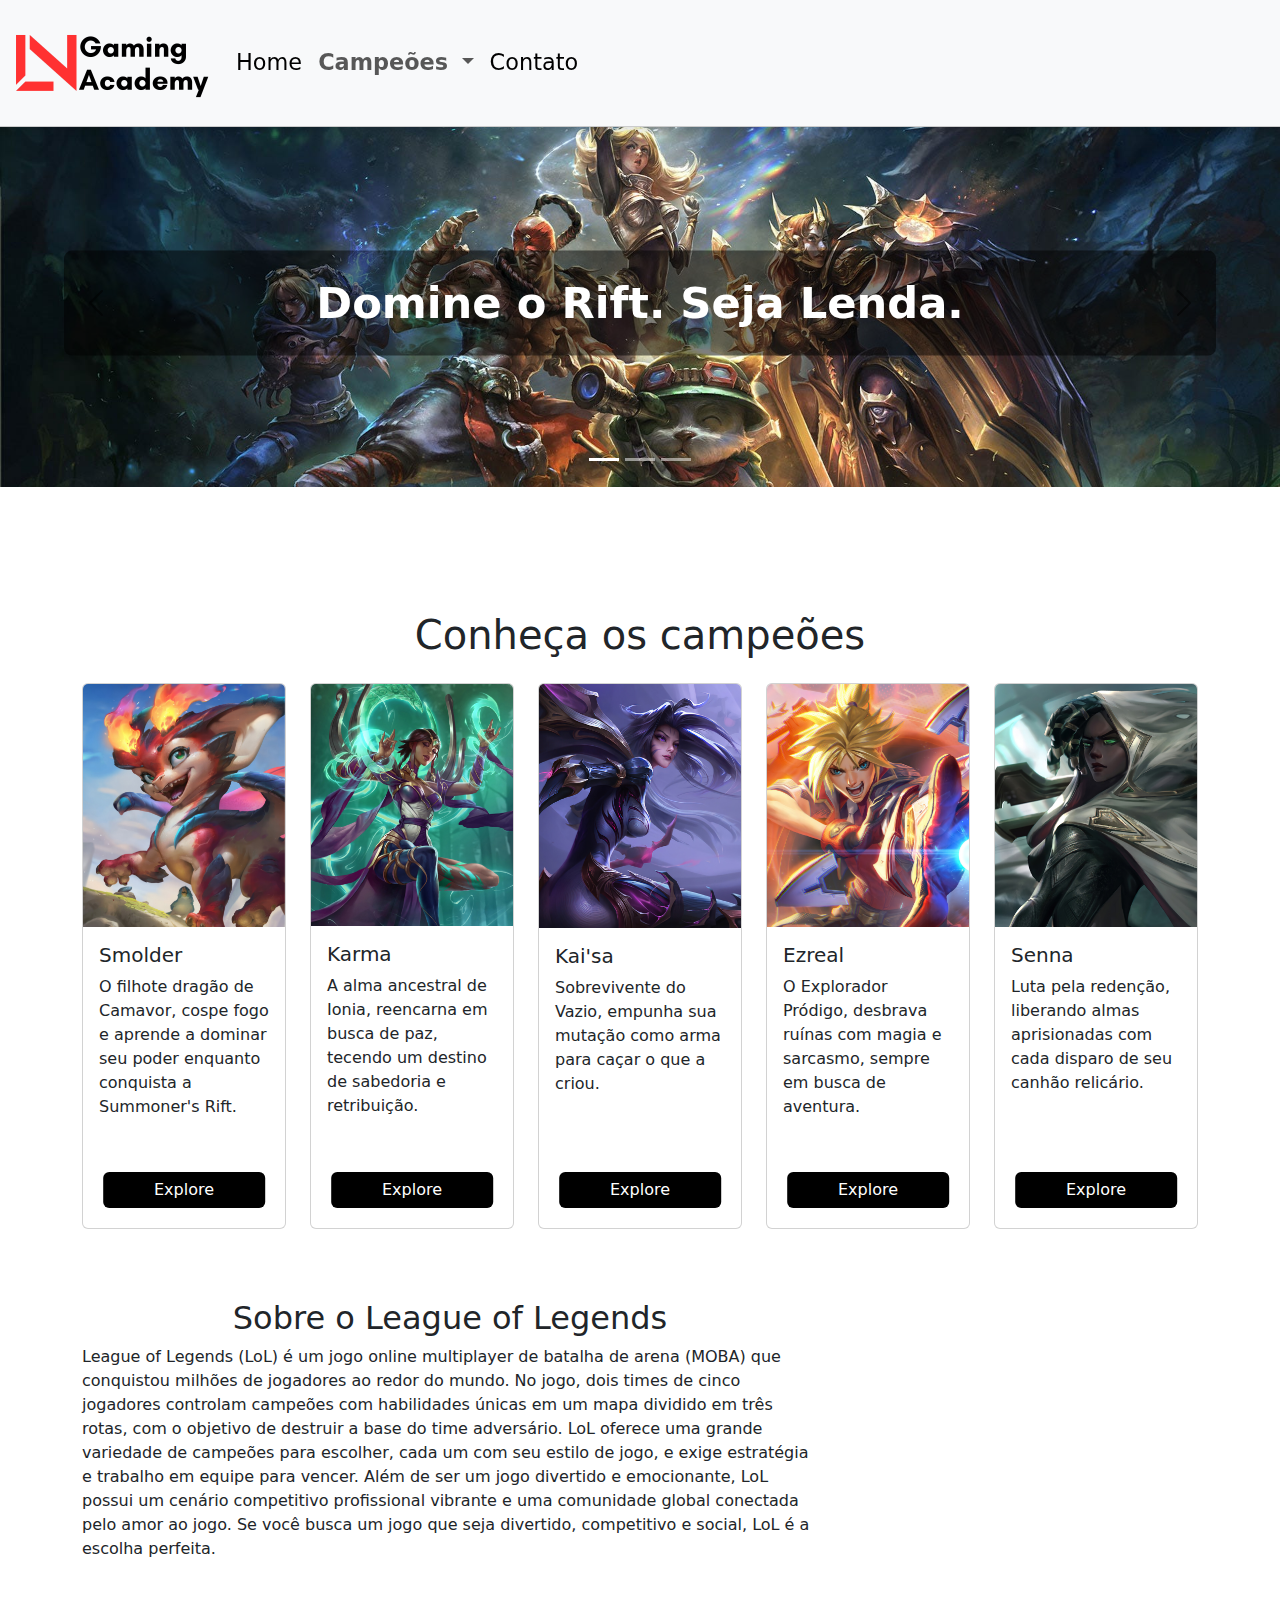
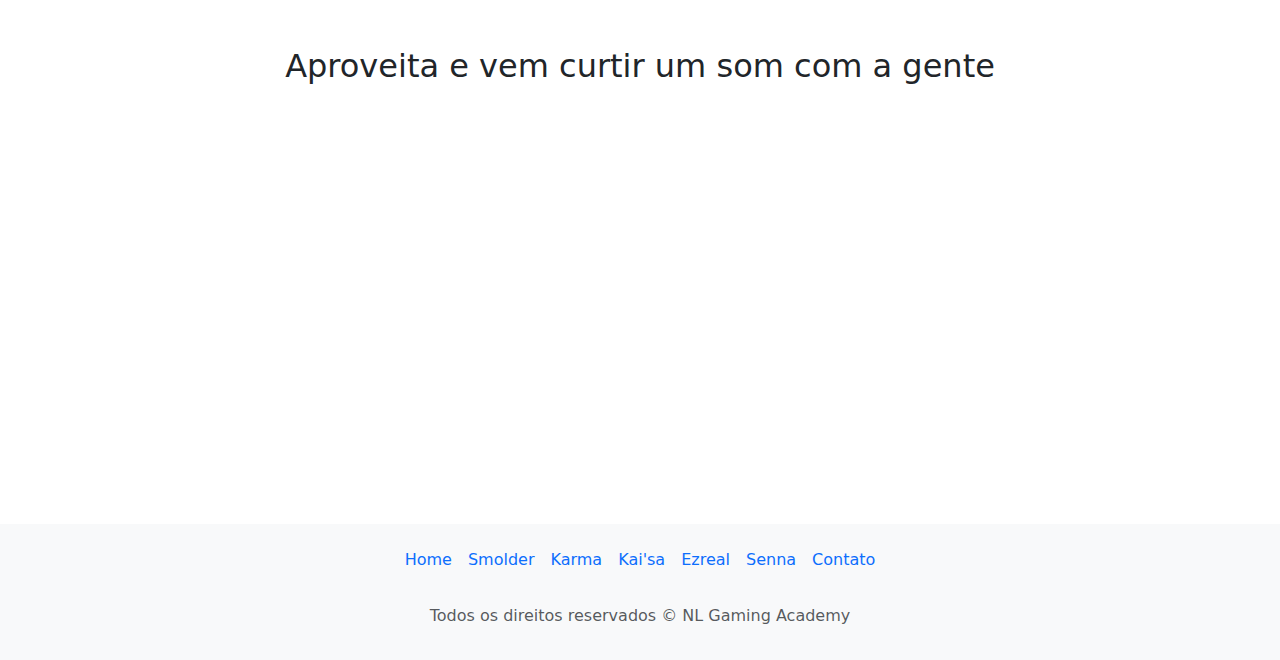
==== commit 9acefc76: "novas imagens de banner" ====
--- a/index.html
+++ b/index.html
@@ -1,304 +1,304 @@
 <!DOCTYPE html>
 <html lang="pt">
-  <head>
-    <meta charset="UTF-8" />
-    <meta name="viewport" content="width=device-width, initial-scale=1.0" />
-    <link rel="stylesheet" href="HomeCss.css" />
-
-    <title>NL Gaming Academy</title>
-    <link
-      href="https://cdn.jsdelivr.net/npm/bootstrap@5.1.3/dist/css/bootstrap.min.css"
-      rel="stylesheet"
-    />
-  </head>
-  <body>
-    <header class="navbar navbar-expand-lg navbar-light bg-light fixed-top">
-      <div class="container-fluid">
-        <a class="navbar-brand" href="#">
-          <img
-            src="imgs/logonlgaming.png"
-            alt="NL Gaming Academy"
-            style="max-width: 200px"
-          />
-        </a>
-        <button
-          class="navbar-toggler"
-          type="button"
-          data-bs-toggle="collapse"
-          data-bs-target="#navbarNavDropdown"
-          aria-controls="navbarNavDropdown"
-          aria-expanded="false"
-          aria-label="Toggle navigation"
-        >
-          <span class="navbar-toggler-icon"></span>
-        </button>
-        <div class="collapse navbar-collapse" id="navbarNavDropdown">
-          <ul class="navbar-nav me-auto mb-2 mb-lg-0">
-            <li class="nav-item">
-              <a class="nav-link active" href="#">Home</a>
-            </li>
-            <li class="nav-item dropdown">
-              <a
-                class="nav-link dropdown-toggle"
-                href="#"
-                id="navbarDropdownMenuLink"
-                role="button"
-                data-bs-toggle="dropdown"
-                aria-expanded="false"
-              >
-                Campeões
-              </a>
-              <ul
-                class="dropdown-menu"
-                aria-labelledby="navbarDropdownMenuLink"
-              >
-                <li>
-                  <a class="dropdown-item" href="smolder.html">Smolder</a>
-                </li>
-                <li><a class="dropdown-item" href="karma.html">Karma</a></li>
-                <li><a class="dropdown-item" href="kaisa.html">Kai'sa</a></li>
-                <li><a class="dropdown-item" href="ezreal.html">Ezreal</a></li>
-                <li><a class="dropdown-item" href="senna.html">Senna</a></li>
-              </ul>
-            </li>
-            <li class="nav-item">
-              <a class="nav-link active" href="contato.html">Contato</a>
-            </li>
-          </ul>
-        </div>
-      </div>
-    </header>
-    <!-- Hero Banner Carousel -->
-    <div
-      id="heroCarousel"
-      class="carousel slide hero-banner"
-      data-bs-ride="carousel"
-    >
-      <!-- Indicators/dots -->
-      <div class="carousel-indicators">
-        <button
-          type="button"
-          data-bs-target="#heroCarousel"
-          data-bs-slide-to="0"
-          class="active"
-          aria-current="true"
-          aria-label="Slide 1"
-        ></button>
-        <button
-          type="button"
-          data-bs-target="#heroCarousel"
-          data-bs-slide-to="1"
-          aria-label="Slide 2"
-        ></button>
-        <button
-          type="button"
-          data-bs-target="#heroCarousel"
-          data-bs-slide-to="2"
-          aria-label="Slide 3"
-        ></button>
-      </div>
-
-      <!-- The slideshow/carousel -->
-      <div class="carousel-inner">
-        <div class="carousel-item active">
-          <img src="imgs/banner.png" alt="Hero Banner 1" class="img-fluid" />
-          <div class="banner-text">Domine o Rift. Seja Lenda.</div>
-        </div>
-        <div class="carousel-item">
-          <img src="imgs/banner.png" alt="Hero Banner 2" class="img-fluid" />
-          <div class="banner-text">Explore Novos Desafios.</div>
-        </div>
-        <div class="carousel-item">
-          <img src="imgs/banner.png" alt="Hero Banner 3" class="img-fluid" />
-          <div class="banner-text">Conquiste Seus Inimigos.</div>
-        </div>
-      </div>
-
-      <!-- Left and right controls/icons -->
-      <button
-        class="carousel-control-prev"
-        type="button"
-        data-bs-target="#heroCarousel"
-        data-bs-slide="prev"
-      >
-        <span class="carousel-control-prev-icon" aria-hidden="true"></span>
-        <span class="visually-hidden">Previous</span>
-      </button>
-      <button
-        class="carousel-control-next"
-        type="button"
-        data-bs-target="#heroCarousel"
-        data-bs-slide="next"
-      >
-        <span class="carousel-control-next-icon" aria-hidden="true"></span>
-      </button>
-    </div>
-    <!-- Fim do Hero Banner -->
-    <main style="padding-top: 100px">
-      <div class="container mt-4">
-        <h1 class="text-center mb-4">Conheça os campeões</h1>
-        <div class="row row-cols-1 row-cols-md-2 row-cols-lg-5 g-4">
-          <div class="col">
-            <div class="card h-100">
-              <img
-                src="./imgs/smolder.png"
-                class="card-img-top"
-                alt="smolder"
-              />
-              <div class="card-body">
-                <h5 class="card-title">Smolder</h5>
-                <p class="card-text">
-                  O filhote dragão de Camavor, cospe fogo e aprende a dominar
-                  seu poder enquanto conquista a Summoner's Rift.
-                </p>
-                <a href="smolder.html" class="btn btn-primary">Explore</a>
-              </div>
-            </div>
-          </div>
-          <div class="col">
-            <div class="card h-100">
-              <img src="./imgs/karma.png" class="card-img-top" alt="karma" />
-              <div class="card-body">
-                <h5 class="card-title">Karma</h5>
-                <p class="card-text">
-                  A alma ancestral de Ionia, reencarna em busca de paz, tecendo
-                  um destino de sabedoria e retribuição.
-                </p>
-                <a href="karma.html" class="btn btn-primary">Explore</a>
-              </div>
-            </div>
-          </div>
-          <div class="col">
-            <div class="card h-100">
-              <img src="./imgs/kaisa.png" class="card-img-top" alt="Kai'sa" />
-              <div class="card-body">
-                <h5 class="card-title">Kai'sa</h5>
-                <p class="card-text">
-                  Sobrevivente do Vazio, empunha sua mutação como arma para
-                  caçar o que a criou.
-                </p>
-                <a href="kaisa.html" class="btn btn-primary">Explore</a>
-              </div>
-            </div>
-          </div>
-          <div class="col">
-            <div class="card h-100">
-              <img src="./imgs/ezreal.png" class="card-img-top" alt="ezreal" />
-              <div class="card-body">
-                <h5 class="card-title">Ezreal</h5>
-                <p class="card-text">
-                  O Explorador Pródigo, desbrava ruínas com magia e sarcasmo,
-                  sempre em busca de aventura.
-                </p>
-                <a href="ezreal.html" class="btn btn-primary">Explore</a>
-              </div>
-            </div>
-          </div>
-          <div class="col">
-            <div class="card h-100">
-              <img src="./imgs/senna.png" class="card-img-top" alt="senna" />
-              <div class="card-body">
-                <h5 class="card-title">Senna</h5>
-                <p class="card-text">
-                  Luta pela redenção, liberando almas aprisionadas com cada
-                  disparo de seu canhão relicário.
-                </p>
-                <a href="senna.html" class="btn btn-primary">Explore</a>
-              </div>
-            </div>
-          </div>
-        </div>
-      </div>
-
-      <section class="container my-5">
-        <div class="row align-items-center">
-          <div class="col-md-8">
-            <h2 class="text-center">Sobre o League of Legends</h2>
-            <p>
-              League of Legends (LoL) é um jogo online multiplayer de batalha de
-              arena (MOBA) que conquistou milhões de jogadores ao redor do
-              mundo. No jogo, dois times de cinco jogadores controlam campeões
-              com habilidades únicas em um mapa dividido em três rotas, com o
-              objetivo de destruir a base do time adversário. LoL oferece uma
-              grande variedade de campeões para escolher, cada um com seu estilo
-              de jogo, e exige estratégia e trabalho em equipe para vencer. Além
-              de ser um jogo divertido e emocionante, LoL possui um cenário
-              competitivo profissional vibrante e uma comunidade global
-              conectada pelo amor ao jogo. Se você busca um jogo que seja
-              divertido, competitivo e social, LoL é a escolha perfeita.
-            </p>
-          </div>
-          <div class="col-md-4">
-            <iframe
-              width="100%"
-              height="315"
-              src="https://www.youtube.com/embed/xYJWHE24ouY?si=N8CEKmuqiOJyA9DX"
-              title="YouTube video player"
-              frameborder="0"
-              allow="accelerometer; autoplay; clipboard-write; encrypted-media; gyroscope; picture-in-picture"
-              allowfullscreen
-            ></iframe>
-          </div>
-        </div>
-      </section>
-      <section class="container my-5">
-        <div class="row justify-content-center">
-          <div class="col-md-10 text-center mb-4">
-            <h2>Aproveita e vem curtir um som com a gente</h2>
-          </div>
-          <div class="col-md-10">
-            <iframe
-              style="border-radius: 12px"
-              src="https://open.spotify.com/embed/playlist/37i9dQZF1DZ06evO2pb4Ji?utm_source=generator&theme=0"
-              width="100%"
-              height="352"
-              frameborder="0"
-              allowfullscreen=""
-              allow="autoplay; clipboard-write; encrypted-media; fullscreen; picture-in-picture"
-              loading="lazy"
-            ></iframe>
-          </div>
-        </div>
-      </section>
-    </main>
-
-    <footer class="text-center bg-light text-muted py-3">
-      <ul class="nav justify-content-center">
-        <li class="nav-item">
-          <a href="index.html" class="nav-link px-2">Home</a>
-        </li>
-        <li class="nav-item">
-          <a href="smolder.html" class="nav-link px-2">Smolder</a>
-        </li>
-        <li class="nav-item">
-          <a href="karma.html" class="nav-link px-2">Karma</a>
-        </li>
-        <li class="nav-item">
-          <a href="kaisa.html" class="nav-link px-2">Kai'sa</a>
-        </li>
-        <li class="nav-item">
-          <a href="ezreal.html" class="nav-link px-2">Ezreal</a>
-        </li>
-        <li class="nav-item">
-          <a href="senna.html" class="nav-link px-2">Senna</a>
-        </li>
-        <li class="nav-item">
-          <a href="contato.html" class="nav-link px-2">Contato</a>
-        </li>
-      </ul>
-      <p class="mt-4">Todos os direitos reservados © NL Gaming Academy</p>
-    </footer>
-
-    <script src="https://cdn.jsdelivr.net/npm/bootstrap@5.1.3/dist/js/bootstrap.bundle.min.js"></script>
-  </body>
+	<head>
+		<meta charset="UTF-8" />
+		<meta name="viewport" content="width=device-width, initial-scale=1.0" />
+		<link rel="stylesheet" href="HomeCss.css" />
+
+		<title>NL Gaming Academy</title>
+		<link
+			href="https://cdn.jsdelivr.net/npm/bootstrap@5.1.3/dist/css/bootstrap.min.css"
+			rel="stylesheet"
+		/>
+	</head>
+	<body>
+		<header class="navbar navbar-expand-lg navbar-light bg-light fixed-top">
+			<div class="container-fluid">
+				<a class="navbar-brand" href="#">
+					<img
+						src="imgs/logonlgaming.png"
+						alt="NL Gaming Academy"
+						style="max-width: 200px"
+					/>
+				</a>
+				<button
+					class="navbar-toggler"
+					type="button"
+					data-bs-toggle="collapse"
+					data-bs-target="#navbarNavDropdown"
+					aria-controls="navbarNavDropdown"
+					aria-expanded="false"
+					aria-label="Toggle navigation"
+				>
+					<span class="navbar-toggler-icon"></span>
+				</button>
+				<div class="collapse navbar-collapse" id="navbarNavDropdown">
+					<ul class="navbar-nav me-auto mb-2 mb-lg-0">
+						<li class="nav-item">
+							<a class="nav-link active" href="#">Home</a>
+						</li>
+						<li class="nav-item dropdown">
+							<a
+								class="nav-link dropdown-toggle"
+								href="#"
+								id="navbarDropdownMenuLink"
+								role="button"
+								data-bs-toggle="dropdown"
+								aria-expanded="false"
+							>
+								Campeões
+							</a>
+							<ul
+								class="dropdown-menu"
+								aria-labelledby="navbarDropdownMenuLink"
+							>
+								<li>
+									<a class="dropdown-item" href="smolder.html">Smolder</a>
+								</li>
+								<li><a class="dropdown-item" href="karma.html">Karma</a></li>
+								<li><a class="dropdown-item" href="kaisa.html">Kai'sa</a></li>
+								<li><a class="dropdown-item" href="ezreal.html">Ezreal</a></li>
+								<li><a class="dropdown-item" href="senna.html">Senna</a></li>
+							</ul>
+						</li>
+						<li class="nav-item">
+							<a class="nav-link active" href="contato.html">Contato</a>
+						</li>
+					</ul>
+				</div>
+			</div>
+		</header>
+		<!-- Hero Banner Carousel -->
+		<div
+			id="heroCarousel"
+			class="carousel slide hero-banner"
+			data-bs-ride="carousel"
+		>
+			<!-- Indicators/dots -->
+			<div class="carousel-indicators">
+				<button
+					type="button"
+					data-bs-target="#heroCarousel"
+					data-bs-slide-to="0"
+					class="active"
+					aria-current="true"
+					aria-label="Slide 1"
+				></button>
+				<button
+					type="button"
+					data-bs-target="#heroCarousel"
+					data-bs-slide-to="1"
+					aria-label="Slide 2"
+				></button>
+				<button
+					type="button"
+					data-bs-target="#heroCarousel"
+					data-bs-slide-to="2"
+					aria-label="Slide 3"
+				></button>
+			</div>
+
+			<!-- The slideshow/carousel -->
+			<div class="carousel-inner">
+				<div class="carousel-item active">
+					<img src="imgs/banner1.png" alt="Hero Banner 1" class="img-fluid" />
+					<div class="banner-text">Domine o Rift. Seja Lenda.</div>
+				</div>
+				<div class="carousel-item">
+					<img src="imgs/banner2.png" alt="Hero Banner 2" class="img-fluid" />
+					<div class="banner-text">Explore Novos Desafios.</div>
+				</div>
+				<div class="carousel-item">
+					<img src="imgs/banner3.png" alt="Hero Banner 3" class="img-fluid" />
+					<div class="banner-text">Conquiste Seus Inimigos.</div>
+				</div>
+			</div>
+
+			<!-- Left and right controls/icons -->
+			<button
+				class="carousel-control-prev"
+				type="button"
+				data-bs-target="#heroCarousel"
+				data-bs-slide="prev"
+			>
+				<span class="carousel-control-prev-icon" aria-hidden="true"></span>
+				<span class="visually-hidden">Previous</span>
+			</button>
+			<button
+				class="carousel-control-next"
+				type="button"
+				data-bs-target="#heroCarousel"
+				data-bs-slide="next"
+			>
+				<span class="carousel-control-next-icon" aria-hidden="true"></span>
+			</button>
+		</div>
+		<!-- Fim do Hero Banner -->
+		<main style="padding-top: 100px">
+			<div class="container mt-4">
+				<h1 class="text-center mb-4">Conheça os campeões</h1>
+				<div class="row row-cols-1 row-cols-md-2 row-cols-lg-5 g-4">
+					<div class="col">
+						<div class="card h-100">
+							<img
+								src="./imgs/smolder.png"
+								class="card-img-top"
+								alt="smolder"
+							/>
+							<div class="card-body">
+								<h5 class="card-title">Smolder</h5>
+								<p class="card-text">
+									O filhote dragão de Camavor, cospe fogo e aprende a dominar
+									seu poder enquanto conquista a Summoner's Rift.
+								</p>
+								<a href="smolder.html" class="btn btn-primary">Explore</a>
+							</div>
+						</div>
+					</div>
+					<div class="col">
+						<div class="card h-100">
+							<img src="./imgs/karma.png" class="card-img-top" alt="karma" />
+							<div class="card-body">
+								<h5 class="card-title">Karma</h5>
+								<p class="card-text">
+									A alma ancestral de Ionia, reencarna em busca de paz, tecendo
+									um destino de sabedoria e retribuição.
+								</p>
+								<a href="karma.html" class="btn btn-primary">Explore</a>
+							</div>
+						</div>
+					</div>
+					<div class="col">
+						<div class="card h-100">
+							<img src="./imgs/kaisa.png" class="card-img-top" alt="Kai'sa" />
+							<div class="card-body">
+								<h5 class="card-title">Kai'sa</h5>
+								<p class="card-text">
+									Sobrevivente do Vazio, empunha sua mutação como arma para
+									caçar o que a criou.
+								</p>
+								<a href="kaisa.html" class="btn btn-primary">Explore</a>
+							</div>
+						</div>
+					</div>
+					<div class="col">
+						<div class="card h-100">
+							<img src="./imgs/ezreal.png" class="card-img-top" alt="ezreal" />
+							<div class="card-body">
+								<h5 class="card-title">Ezreal</h5>
+								<p class="card-text">
+									O Explorador Pródigo, desbrava ruínas com magia e sarcasmo,
+									sempre em busca de aventura.
+								</p>
+								<a href="ezreal.html" class="btn btn-primary">Explore</a>
+							</div>
+						</div>
+					</div>
+					<div class="col">
+						<div class="card h-100">
+							<img src="./imgs/senna.png" class="card-img-top" alt="senna" />
+							<div class="card-body">
+								<h5 class="card-title">Senna</h5>
+								<p class="card-text">
+									Luta pela redenção, liberando almas aprisionadas com cada
+									disparo de seu canhão relicário.
+								</p>
+								<a href="senna.html" class="btn btn-primary">Explore</a>
+							</div>
+						</div>
+					</div>
+				</div>
+			</div>
+
+			<section class="container my-5">
+				<div class="row align-items-center">
+					<div class="col-md-8">
+						<h2 class="text-center">Sobre o League of Legends</h2>
+						<p>
+							League of Legends (LoL) é um jogo online multiplayer de batalha de
+							arena (MOBA) que conquistou milhões de jogadores ao redor do
+							mundo. No jogo, dois times de cinco jogadores controlam campeões
+							com habilidades únicas em um mapa dividido em três rotas, com o
+							objetivo de destruir a base do time adversário. LoL oferece uma
+							grande variedade de campeões para escolher, cada um com seu estilo
+							de jogo, e exige estratégia e trabalho em equipe para vencer. Além
+							de ser um jogo divertido e emocionante, LoL possui um cenário
+							competitivo profissional vibrante e uma comunidade global
+							conectada pelo amor ao jogo. Se você busca um jogo que seja
+							divertido, competitivo e social, LoL é a escolha perfeita.
+						</p>
+					</div>
+					<div class="col-md-4">
+						<iframe
+							width="100%"
+							height="315"
+							src="https://www.youtube.com/embed/xYJWHE24ouY?si=N8CEKmuqiOJyA9DX"
+							title="YouTube video player"
+							frameborder="0"
+							allow="accelerometer; autoplay; clipboard-write; encrypted-media; gyroscope; picture-in-picture"
+							allowfullscreen
+						></iframe>
+					</div>
+				</div>
+			</section>
+			<section class="container my-5">
+				<div class="row justify-content-center">
+					<div class="col-md-10 text-center mb-4">
+						<h2>Aproveita e vem curtir um som com a gente</h2>
+					</div>
+					<div class="col-md-10">
+						<iframe
+							style="border-radius: 12px"
+							src="https://open.spotify.com/embed/playlist/37i9dQZF1DZ06evO2pb4Ji?utm_source=generator&theme=0"
+							width="100%"
+							height="352"
+							frameborder="0"
+							allowfullscreen=""
+							allow="autoplay; clipboard-write; encrypted-media; fullscreen; picture-in-picture"
+							loading="lazy"
+						></iframe>
+					</div>
+				</div>
+			</section>
+		</main>
+
+		<footer class="text-center bg-light text-muted py-3">
+			<ul class="nav justify-content-center">
+				<li class="nav-item">
+					<a href="index.html" class="nav-link px-2">Home</a>
+				</li>
+				<li class="nav-item">
+					<a href="smolder.html" class="nav-link px-2">Smolder</a>
+				</li>
+				<li class="nav-item">
+					<a href="karma.html" class="nav-link px-2">Karma</a>
+				</li>
+				<li class="nav-item">
+					<a href="kaisa.html" class="nav-link px-2">Kai'sa</a>
+				</li>
+				<li class="nav-item">
+					<a href="ezreal.html" class="nav-link px-2">Ezreal</a>
+				</li>
+				<li class="nav-item">
+					<a href="senna.html" class="nav-link px-2">Senna</a>
+				</li>
+				<li class="nav-item">
+					<a href="contato.html" class="nav-link px-2">Contato</a>
+				</li>
+			</ul>
+			<p class="mt-4">Todos os direitos reservados © NL Gaming Academy</p>
+		</footer>
+
+		<script src="https://cdn.jsdelivr.net/npm/bootstrap@5.1.3/dist/js/bootstrap.bundle.min.js"></script>
+	</body>
 </html>
 <script>
-  window.onload = function () {
-    setTimeout(function () {
-      var logo = document.querySelector(".navbar-brand img");
-      if (logo) {
-        logo.style.animation = "none";
-      }
-    }, 5000);
-  };
+	window.onload = function () {
+		setTimeout(function () {
+			var logo = document.querySelector(".navbar-brand img");
+			if (logo) {
+				logo.style.animation = "none";
+			}
+		}, 5000);
+	};
 </script>
